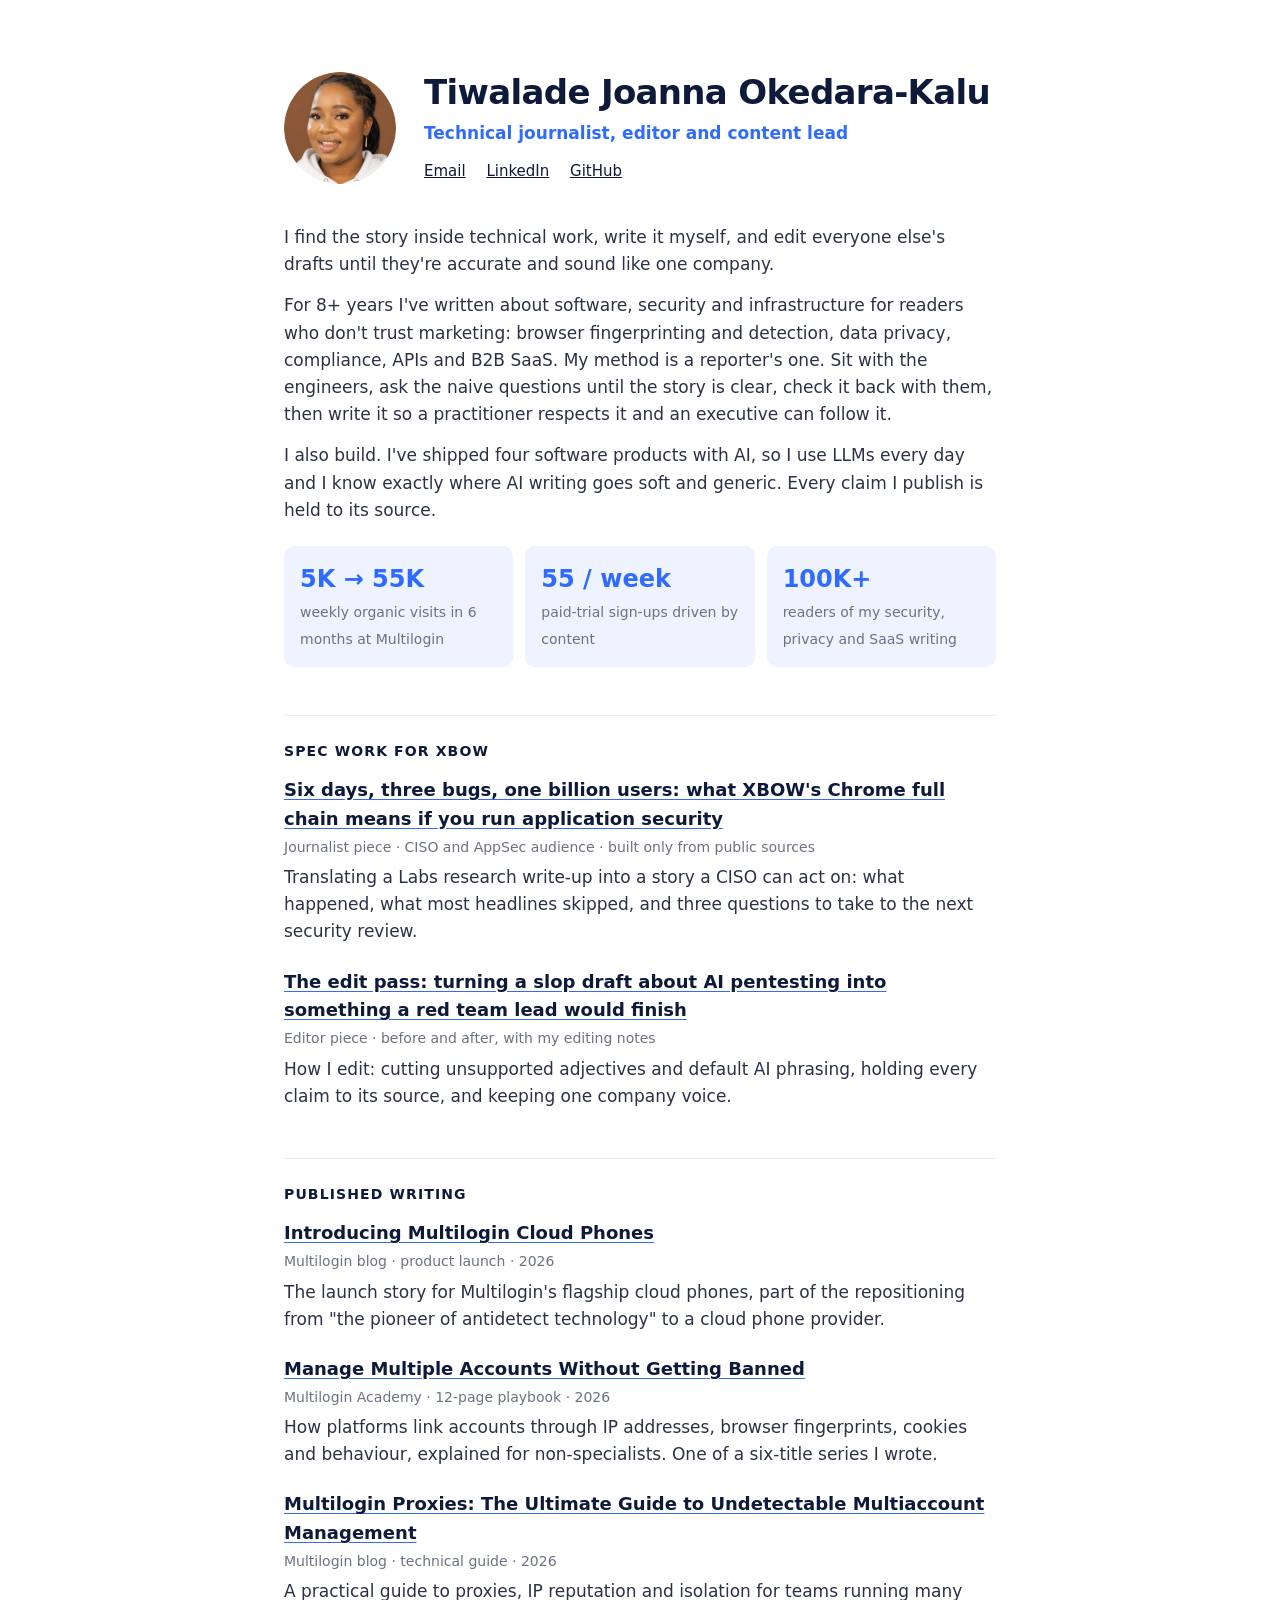
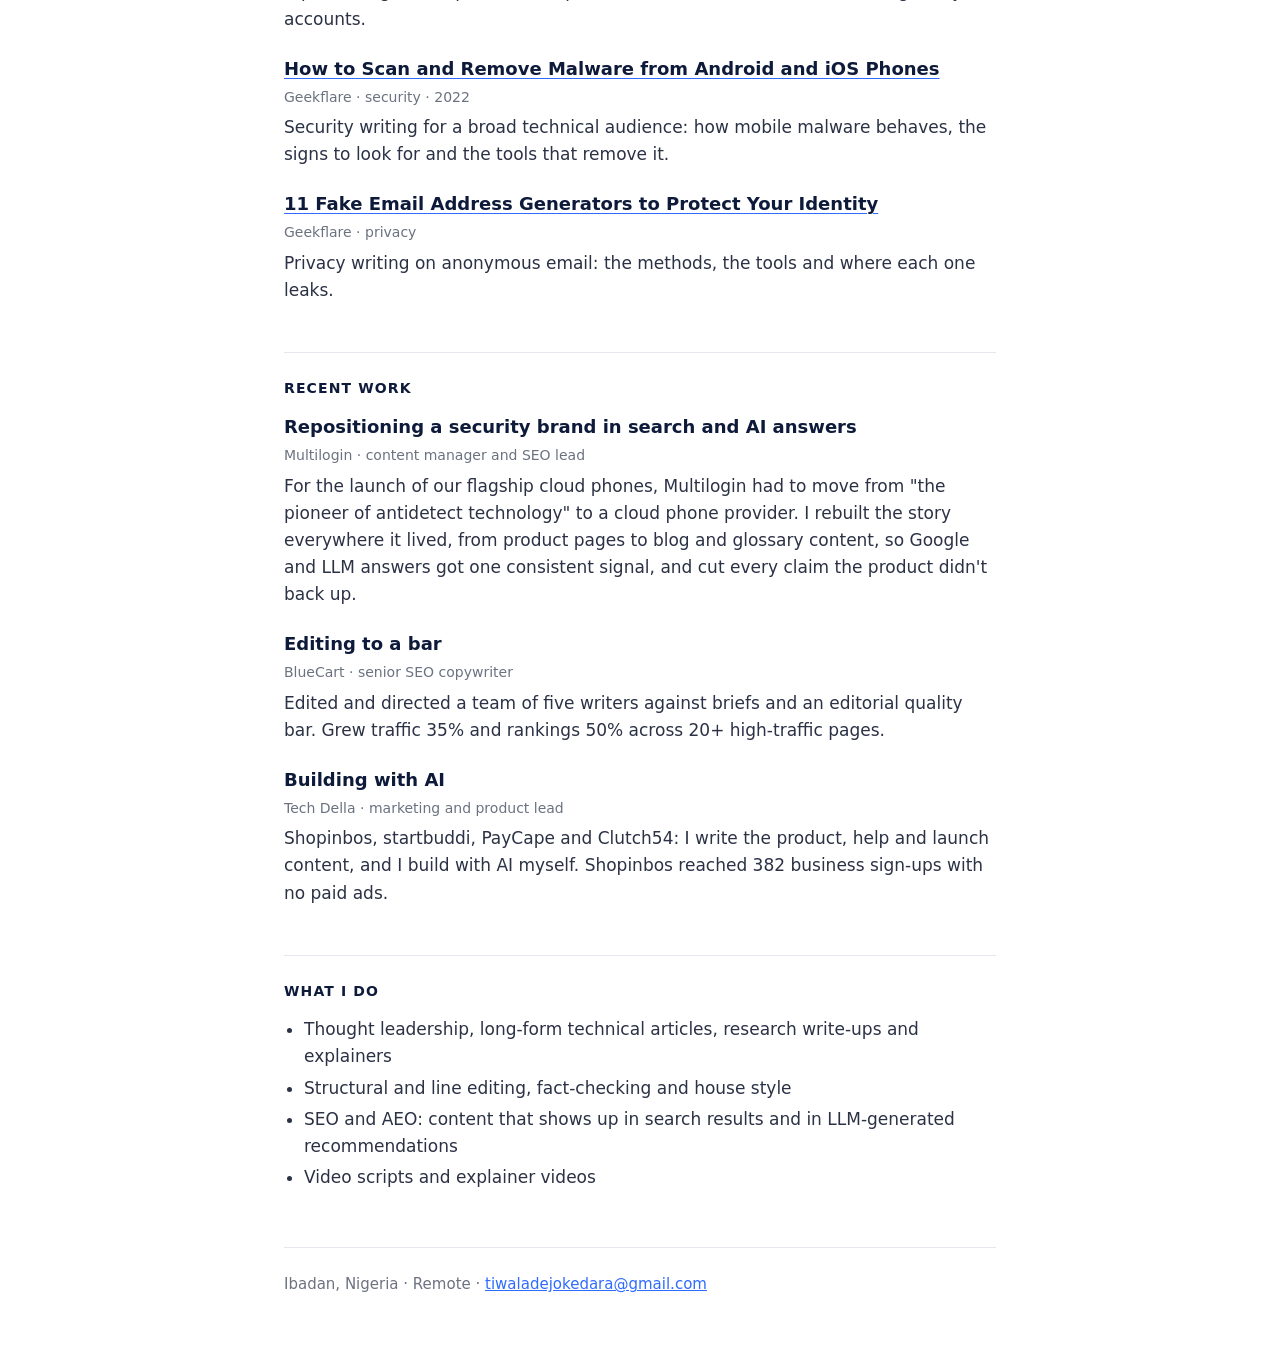
==== index.html @ 6d8aba05 "Add files via upload" ====
<!doctype html>
<html lang="en">
<head>
<meta charset="utf-8">
<meta name="viewport" content="width=device-width, initial-scale=1">
<title>Tiwalade Joanna Okedara-Kalu · Technical writer, editor and content lead</title>
<meta name="description" content="Tiwalade Joanna Okedara-Kalu: technical journalist, editor and content lead. Security, privacy and B2B SaaS writing, SEO and AEO.">
<style>
  :root { --ink:#0E1A3A; --text:#2b3245; --muted:#6b7280; --line:#e5e8ef; --accent:#2F6BFF; --soft:#EEF3FF; }
  * { box-sizing:border-box }
  body { margin:0; font-family: Inter, system-ui, -apple-system, "Segoe UI", sans-serif; color:var(--text); background:#fff; line-height:1.6; font-size:17px }
  .wrap { max-width:760px; margin:0 auto; padding:0 24px }
  header { padding:72px 0 40px; display:flex; gap:28px; align-items:center }
  header img { width:112px; height:112px; border-radius:50%; object-fit:cover; flex:none }
  h1 { margin:0; color:var(--ink); font-size:34px; line-height:1.15; letter-spacing:-.02em }
  .role { margin:8px 0 0; color:var(--accent); font-weight:600 }
  .links { margin-top:12px; font-size:15px }
  .links a { color:var(--ink); margin-right:16px }
  h2 { color:var(--ink); font-size:14px; letter-spacing:.08em; text-transform:uppercase; margin:48px 0 14px; padding-top:24px; border-top:1px solid var(--line) }
  p { margin:0 0 14px }
  .stats { display:grid; grid-template-columns:repeat(3,1fr); gap:12px; margin:22px 0 4px }
  .stat { background:var(--soft); border-radius:10px; padding:14px 16px }
  .stat b { display:block; color:var(--accent); font-size:24px }
  .stat span { font-size:14px; color:var(--muted) }
  .item { margin:0 0 22px }
  .item h3 { margin:0; font-size:18px; color:var(--ink) }
  .item h3 a { color:var(--ink); text-decoration-color:var(--accent); text-underline-offset:3px }
  .meta { font-size:14px; color:var(--muted); margin:2px 0 6px }
  ul { padding-left:20px; margin:0 0 14px } li { margin:4px 0 }
  footer { margin:56px 0 64px; padding-top:24px; border-top:1px solid var(--line); font-size:15px; color:var(--muted) }
  a { color:var(--accent) }
  @media (max-width:600px) { header { flex-direction:column; align-items:flex-start; padding-top:48px } .stats { grid-template-columns:1fr } h1 { font-size:28px } }
</style>
</head>
<body>
<div class="wrap">

<header>
  <img src="photo.png" alt="Tiwalade Joanna Okedara-Kalu">
  <div>
    <h1>Tiwalade Joanna Okedara-Kalu</h1>
    <p class="role">Technical journalist, editor and content lead</p>
    <div class="links">
      <a href="mailto:tiwaladejokedara@gmail.com">Email</a>
      <a href="https://www.linkedin.com/in/tiwalade-joanna-okedara-kalu/">LinkedIn</a>
      <a href="https://github.com/Techdella">GitHub</a>
    </div>
  </div>
</header>

<section>
  <p>I find the story inside technical work, write it myself, and edit everyone else's drafts until they're accurate and sound like one company.</p>
  <p>For 8+ years I've written about software, security and infrastructure for readers who don't trust marketing: browser fingerprinting and detection, data privacy, compliance, APIs and B2B SaaS. My method is a reporter's one. Sit with the engineers, ask the naive questions until the story is clear, check it back with them, then write it so a practitioner respects it and an executive can follow it.</p>
  <p>I also build. I've shipped four software products with AI, so I use LLMs every day and I know exactly where AI writing goes soft and generic. Every claim I publish is held to its source.</p>
  <div class="stats">
    <div class="stat"><b>5K → 55K</b><span>weekly organic visits in 6 months at Multilogin</span></div>
    <div class="stat"><b>55 / week</b><span>paid-trial sign-ups driven by content</span></div>
    <div class="stat"><b>100K+</b><span>readers of my security, privacy and SaaS writing</span></div>
  </div>
</section>

<h2>Spec work for XBOW</h2>

<div class="item">
  <h3><a href="six-days.html">Six days, three bugs, one billion users: what XBOW's Chrome full chain means if you run application security</a></h3>
  <div class="meta">Journalist piece · CISO and AppSec audience · built only from public sources</div>
  <p>Translating a Labs research write-up into a story a CISO can act on: what happened, what most headlines skipped, and three questions to take to the next security review.</p>
</div>

<div class="item">
  <h3><a href="edit-pass.html">The edit pass: turning a slop draft about AI pentesting into something a red team lead would finish</a></h3>
  <div class="meta">Editor piece · before and after, with my editing notes</div>
  <p>How I edit: cutting unsupported adjectives and default AI phrasing, holding every claim to its source, and keeping one company voice.</p>
</div>

<h2>Published writing</h2>

<div class="item">
  <h3><a href="https://multilogin.com/blog/multilogin-x-is-here">Introducing Multilogin Cloud Phones</a></h3>
  <div class="meta">Multilogin blog · product launch · 2026</div>
  <p>The launch story for Multilogin's flagship cloud phones, part of the repositioning from "the pioneer of antidetect technology" to a cloud phone provider.</p>
</div>

<div class="item">
  <h3><a href="https://multilogin.com/wp-content/uploads/2026/07/manage-multiple-accounts-multilogin-without-getting-banned.pdf">Manage Multiple Accounts Without Getting Banned</a></h3>
  <div class="meta">Multilogin Academy · 12-page playbook · 2026</div>
  <p>How platforms link accounts through IP addresses, browser fingerprints, cookies and behaviour, explained for non-specialists. One of a six-title series I wrote.</p>
</div>

<div class="item">
  <h3><a href="https://multilogin.com/blog/multilogin-proxies/">Multilogin Proxies: The Ultimate Guide to Undetectable Multiaccount Management</a></h3>
  <div class="meta">Multilogin blog · technical guide · 2026</div>
  <p>A practical guide to proxies, IP reputation and isolation for teams running many accounts.</p>
</div>

<div class="item">
  <h3><a href="https://geekflare.com/remove-malware-pc-phone/">How to Scan and Remove Malware from Android and iOS Phones</a></h3>
  <div class="meta">Geekflare · security · 2022</div>
  <p>Security writing for a broad technical audience: how mobile malware behaves, the signs to look for and the tools that remove it.</p>
</div>

<div class="item">
  <h3><a href="https://geekflare.com/protection/create-anonymous-email/">11 Fake Email Address Generators to Protect Your Identity</a></h3>
  <div class="meta">Geekflare · privacy</div>
  <p>Privacy writing on anonymous email: the methods, the tools and where each one leaks.</p>
</div>

<h2>Recent work</h2>

<div class="item">
  <h3>Repositioning a security brand in search and AI answers</h3>
  <div class="meta">Multilogin · content manager and SEO lead</div>
  <p>For the launch of our flagship cloud phones, Multilogin had to move from "the pioneer of antidetect technology" to a cloud phone provider. I rebuilt the story everywhere it lived, from product pages to blog and glossary content, so Google and LLM answers got one consistent signal, and cut every claim the product didn't back up.</p>
</div>

<div class="item">
  <h3>Editing to a bar</h3>
  <div class="meta">BlueCart · senior SEO copywriter</div>
  <p>Edited and directed a team of five writers against briefs and an editorial quality bar. Grew traffic 35% and rankings 50% across 20+ high-traffic pages.</p>
</div>

<div class="item">
  <h3>Building with AI</h3>
  <div class="meta">Tech Della · marketing and product lead</div>
  <p>Shopinbos, startbuddi, PayCape and Clutch54: I write the product, help and launch content, and I build with AI myself. Shopinbos reached 382 business sign-ups with no paid ads.</p>
</div>

<h2>What I do</h2>
<ul>
  <li>Thought leadership, long-form technical articles, research write-ups and explainers</li>
  <li>Structural and line editing, fact-checking and house style</li>
  <li>SEO and AEO: content that shows up in search results and in LLM-generated recommendations</li>
  <li>Video scripts and explainer videos</li>
</ul>

<footer>
  Ibadan, Nigeria · Remote · <a href="mailto:tiwaladejokedara@gmail.com">tiwaladejokedara@gmail.com</a>
</footer>

</div>
</body>
</html>
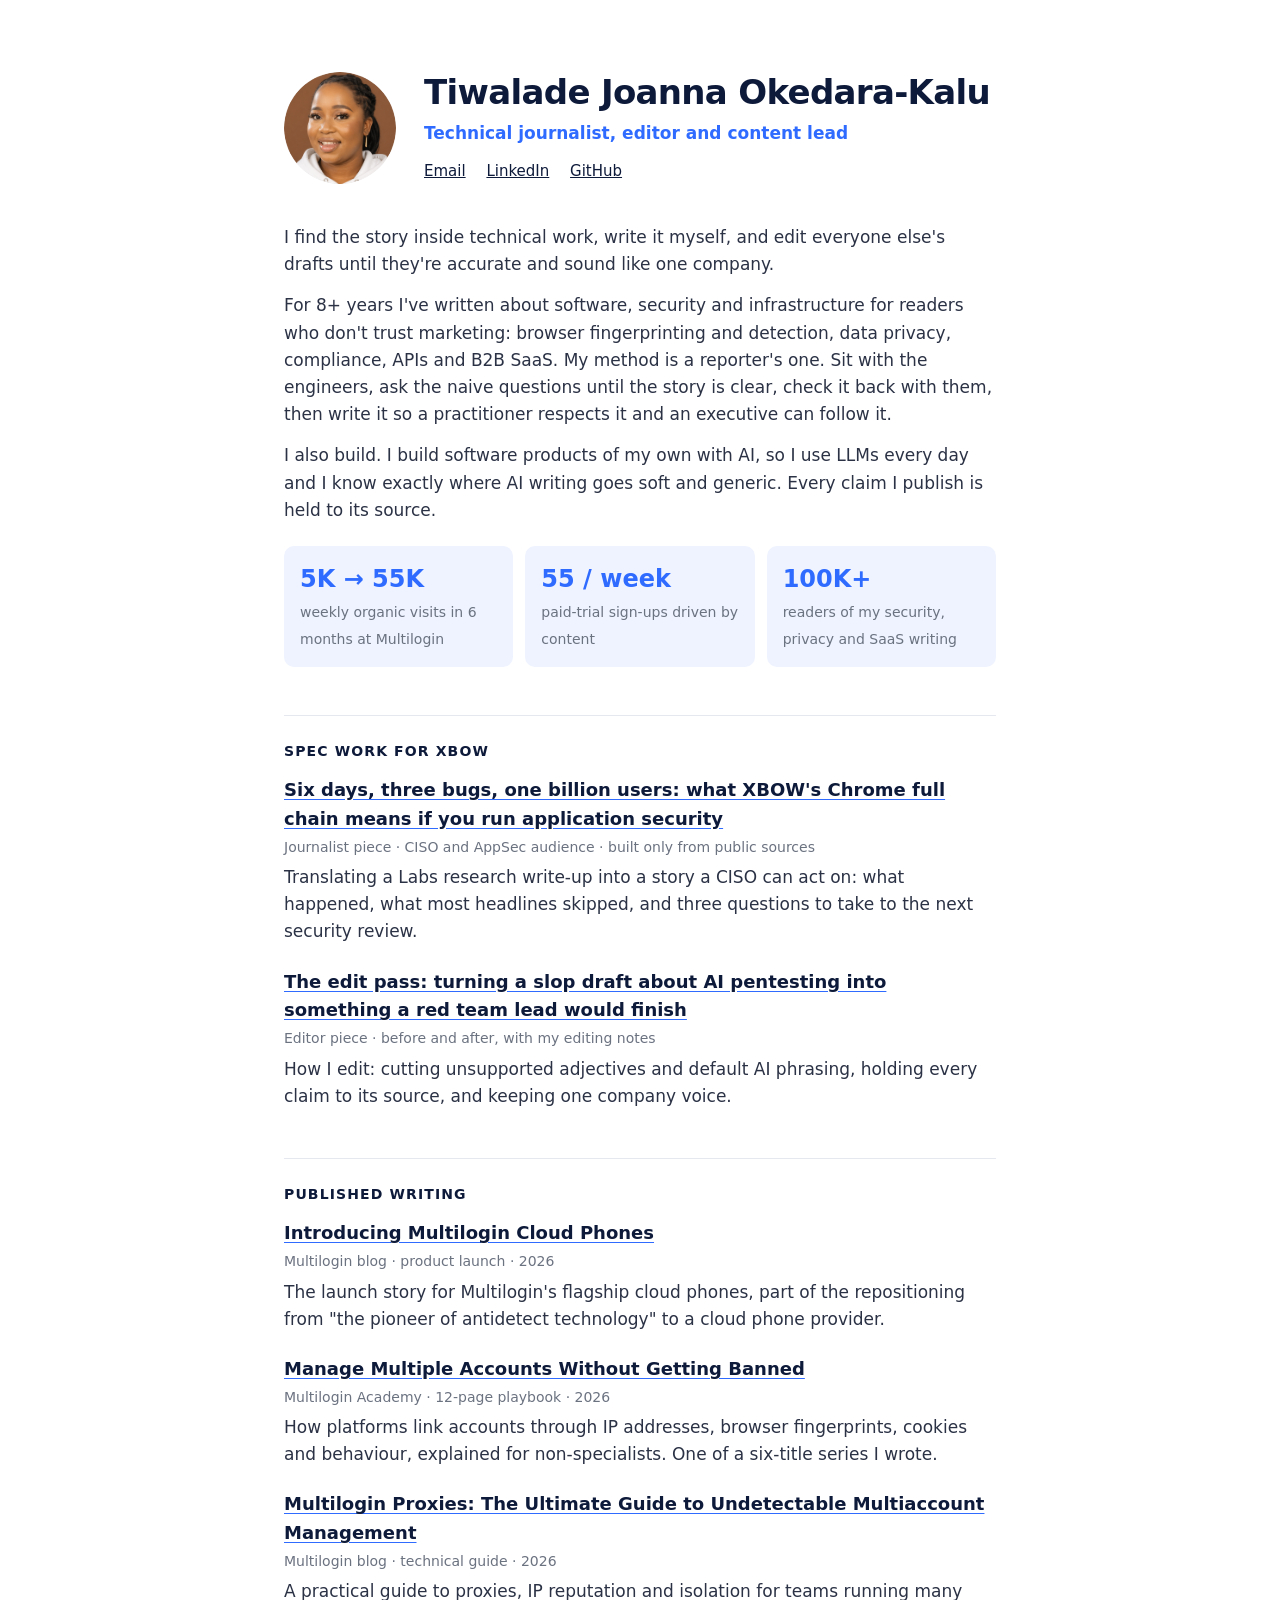
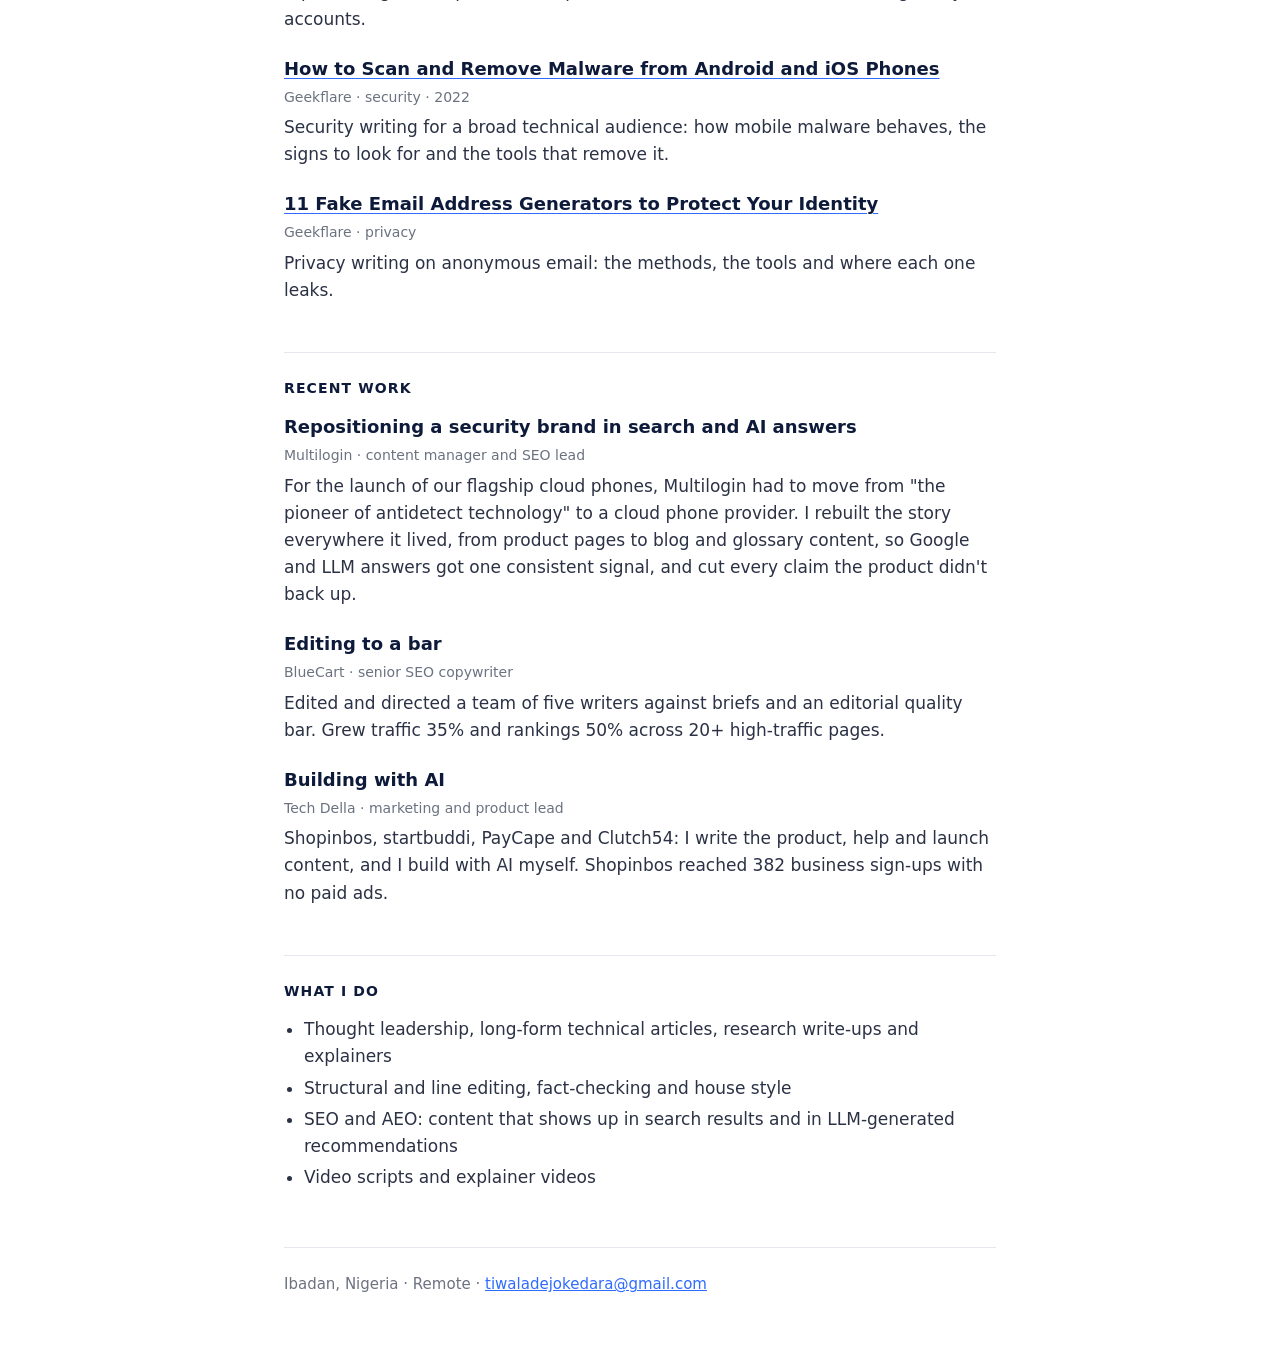
==== commit cfae19ab: "Add files via upload" ====
--- a/index.html
+++ b/index.html
@@ -43,7 +43,7 @@
     <div class="links">
       <a href="mailto:tiwaladejokedara@gmail.com">Email</a>
       <a href="https://www.linkedin.com/in/tiwalade-joanna-okedara-kalu/">LinkedIn</a>
-      <a href="https://github.com/Techdella">GitHub</a>
+      <a href="https://github.com/tiwalade-joanna-okedara">GitHub</a>
     </div>
   </div>
 </header>
@@ -51,7 +51,7 @@
 <section>
   <p>I find the story inside technical work, write it myself, and edit everyone else's drafts until they're accurate and sound like one company.</p>
   <p>For 8+ years I've written about software, security and infrastructure for readers who don't trust marketing: browser fingerprinting and detection, data privacy, compliance, APIs and B2B SaaS. My method is a reporter's one. Sit with the engineers, ask the naive questions until the story is clear, check it back with them, then write it so a practitioner respects it and an executive can follow it.</p>
-  <p>I also build. I've shipped four software products with AI, so I use LLMs every day and I know exactly where AI writing goes soft and generic. Every claim I publish is held to its source.</p>
+  <p>I also build. I build software products of my own with AI, so I use LLMs every day and I know exactly where AI writing goes soft and generic. Every claim I publish is held to its source.</p>
   <div class="stats">
     <div class="stat"><b>5K → 55K</b><span>weekly organic visits in 6 months at Multilogin</span></div>
     <div class="stat"><b>55 / week</b><span>paid-trial sign-ups driven by content</span></div>
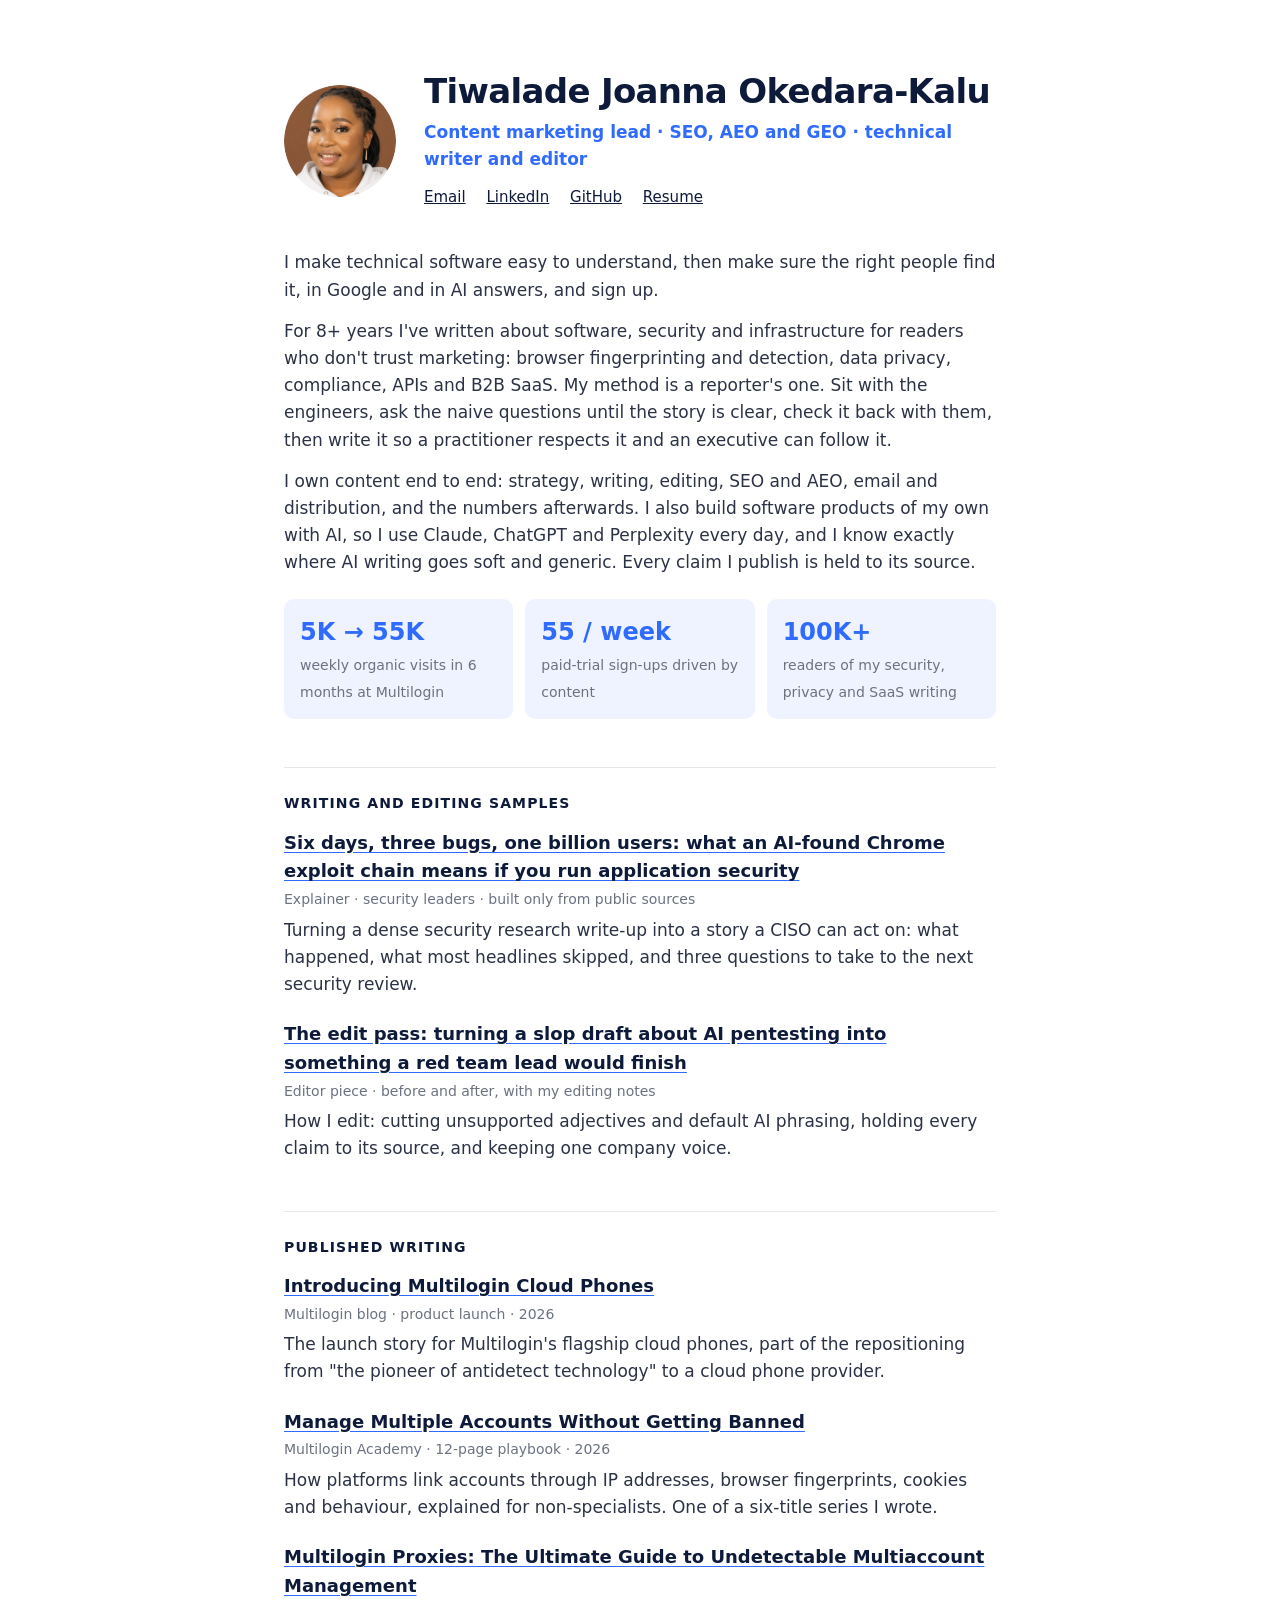
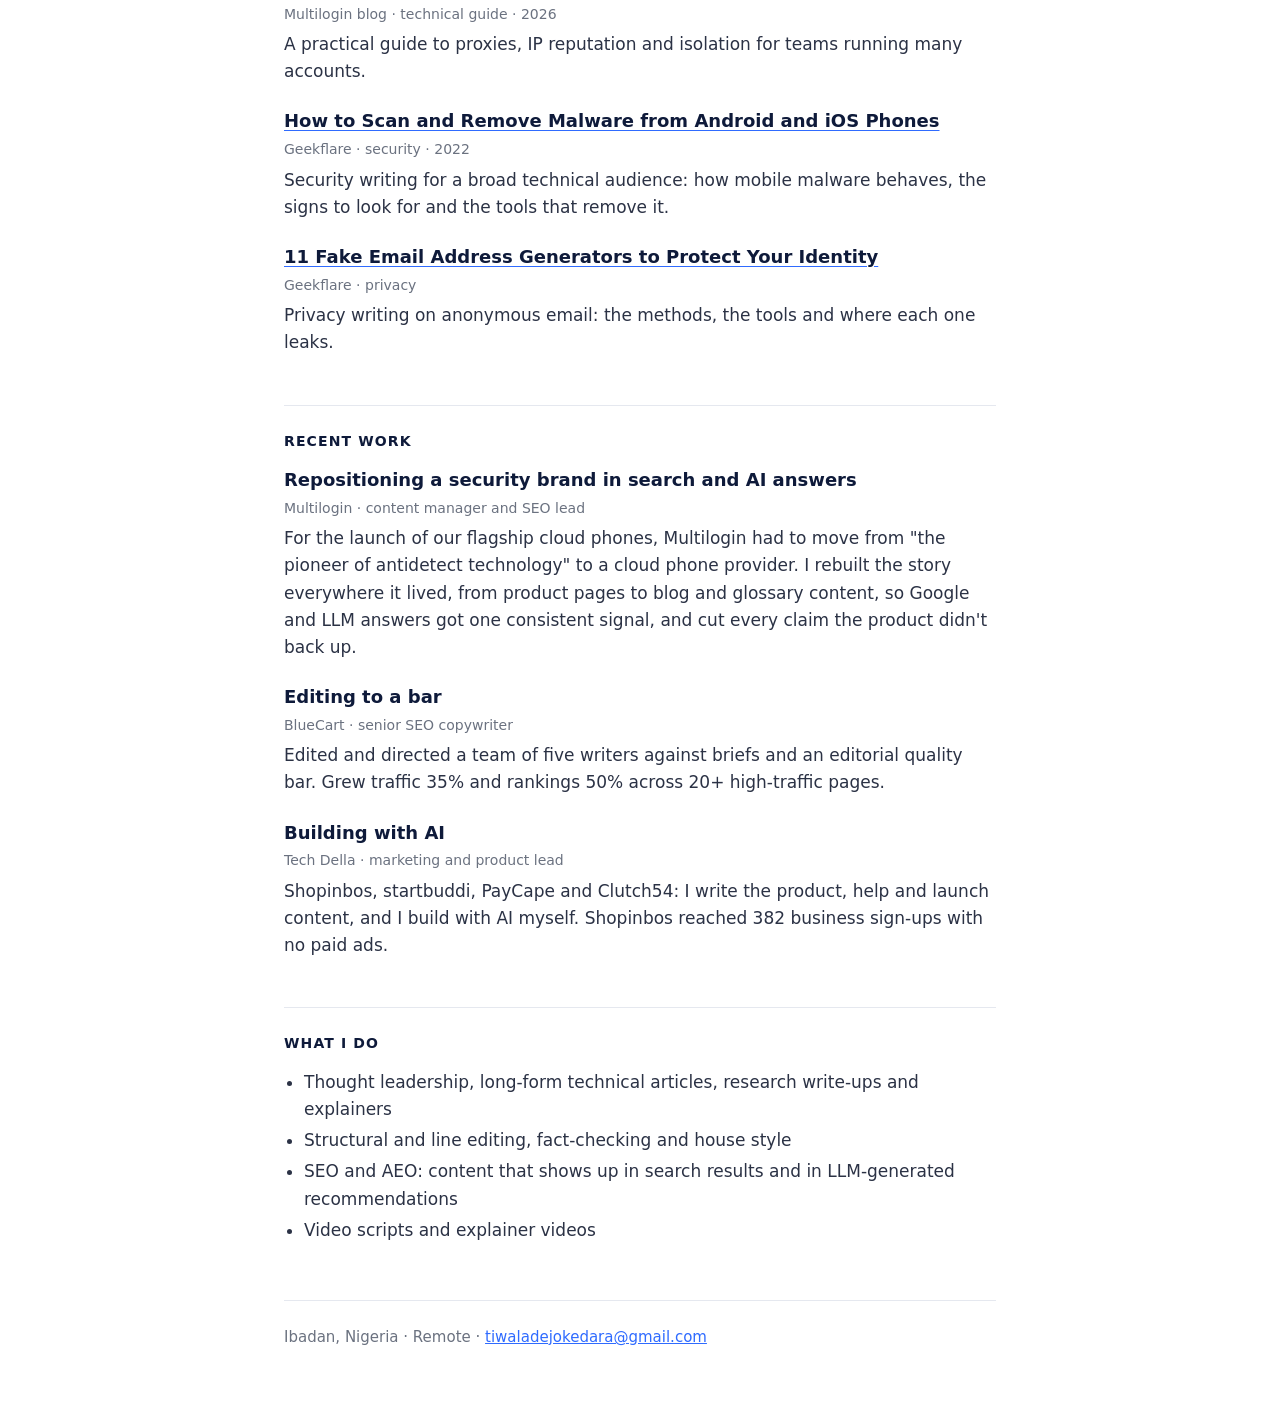
==== commit 0e6d47ac: "Add files via upload" ====
--- a/index.html
+++ b/index.html
@@ -3,7 +3,7 @@
 <head>
 <meta charset="utf-8">
 <meta name="viewport" content="width=device-width, initial-scale=1">
-<title>Tiwalade Joanna Okedara-Kalu · Technical writer, editor and content lead</title>
+<title>Tiwalade Joanna Okedara-Kalu · Content marketing lead, SEO and AEO</title>
 <meta name="description" content="Tiwalade Joanna Okedara-Kalu: technical journalist, editor and content lead. Security, privacy and B2B SaaS writing, SEO and AEO.">
 <style>
   :root { --ink:#0E1A3A; --text:#2b3245; --muted:#6b7280; --line:#e5e8ef; --accent:#2F6BFF; --soft:#EEF3FF; }
@@ -39,19 +39,20 @@
   <img src="photo.png" alt="Tiwalade Joanna Okedara-Kalu">
   <div>
     <h1>Tiwalade Joanna Okedara-Kalu</h1>
-    <p class="role">Technical journalist, editor and content lead</p>
+    <p class="role">Content marketing lead · SEO, AEO and GEO · technical writer and editor</p>
     <div class="links">
       <a href="mailto:tiwaladejokedara@gmail.com">Email</a>
       <a href="https://www.linkedin.com/in/tiwalade-joanna-okedara-kalu/">LinkedIn</a>
       <a href="https://github.com/tiwalade-joanna-okedara">GitHub</a>
+      <a href="resume-content-marketing-lead.pdf">Resume</a>
     </div>
   </div>
 </header>
 
 <section>
-  <p>I find the story inside technical work, write it myself, and edit everyone else's drafts until they're accurate and sound like one company.</p>
+  <p>I make technical software easy to understand, then make sure the right people find it, in Google and in AI answers, and sign up.</p>
   <p>For 8+ years I've written about software, security and infrastructure for readers who don't trust marketing: browser fingerprinting and detection, data privacy, compliance, APIs and B2B SaaS. My method is a reporter's one. Sit with the engineers, ask the naive questions until the story is clear, check it back with them, then write it so a practitioner respects it and an executive can follow it.</p>
-  <p>I also build. I build software products of my own with AI, so I use LLMs every day and I know exactly where AI writing goes soft and generic. Every claim I publish is held to its source.</p>
+  <p>I own content end to end: strategy, writing, editing, SEO and AEO, email and distribution, and the numbers afterwards. I also build software products of my own with AI, so I use Claude, ChatGPT and Perplexity every day, and I know exactly where AI writing goes soft and generic. Every claim I publish is held to its source.</p>
   <div class="stats">
     <div class="stat"><b>5K → 55K</b><span>weekly organic visits in 6 months at Multilogin</span></div>
     <div class="stat"><b>55 / week</b><span>paid-trial sign-ups driven by content</span></div>
@@ -59,12 +60,12 @@
   </div>
 </section>
 
-<h2>Spec work for XBOW</h2>
+<h2>Writing and editing samples</h2>
 
 <div class="item">
-  <h3><a href="six-days.html">Six days, three bugs, one billion users: what XBOW's Chrome full chain means if you run application security</a></h3>
-  <div class="meta">Journalist piece · CISO and AppSec audience · built only from public sources</div>
-  <p>Translating a Labs research write-up into a story a CISO can act on: what happened, what most headlines skipped, and three questions to take to the next security review.</p>
+  <h3><a href="six-days.html">Six days, three bugs, one billion users: what an AI-found Chrome exploit chain means if you run application security</a></h3>
+  <div class="meta">Explainer · security leaders · built only from public sources</div>
+  <p>Turning a dense security research write-up into a story a CISO can act on: what happened, what most headlines skipped, and three questions to take to the next security review.</p>
 </div>
 
 <div class="item">
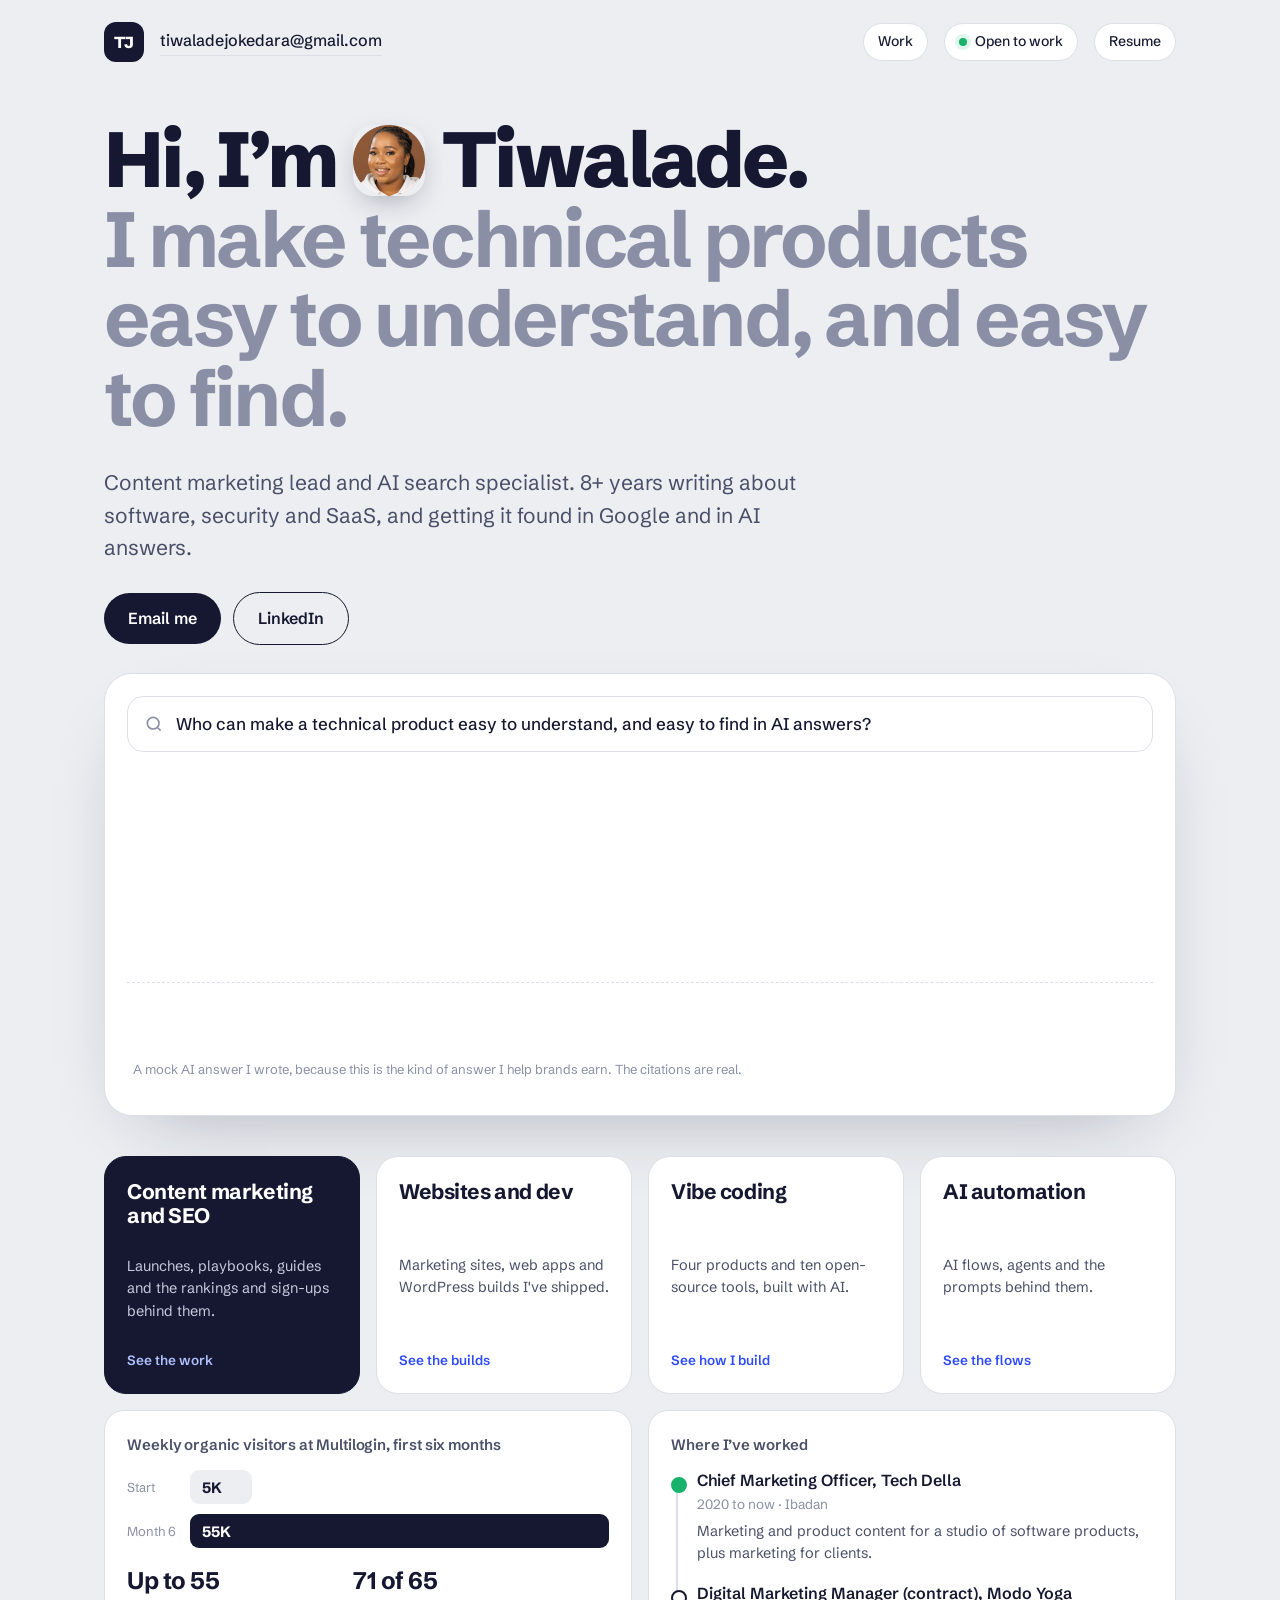
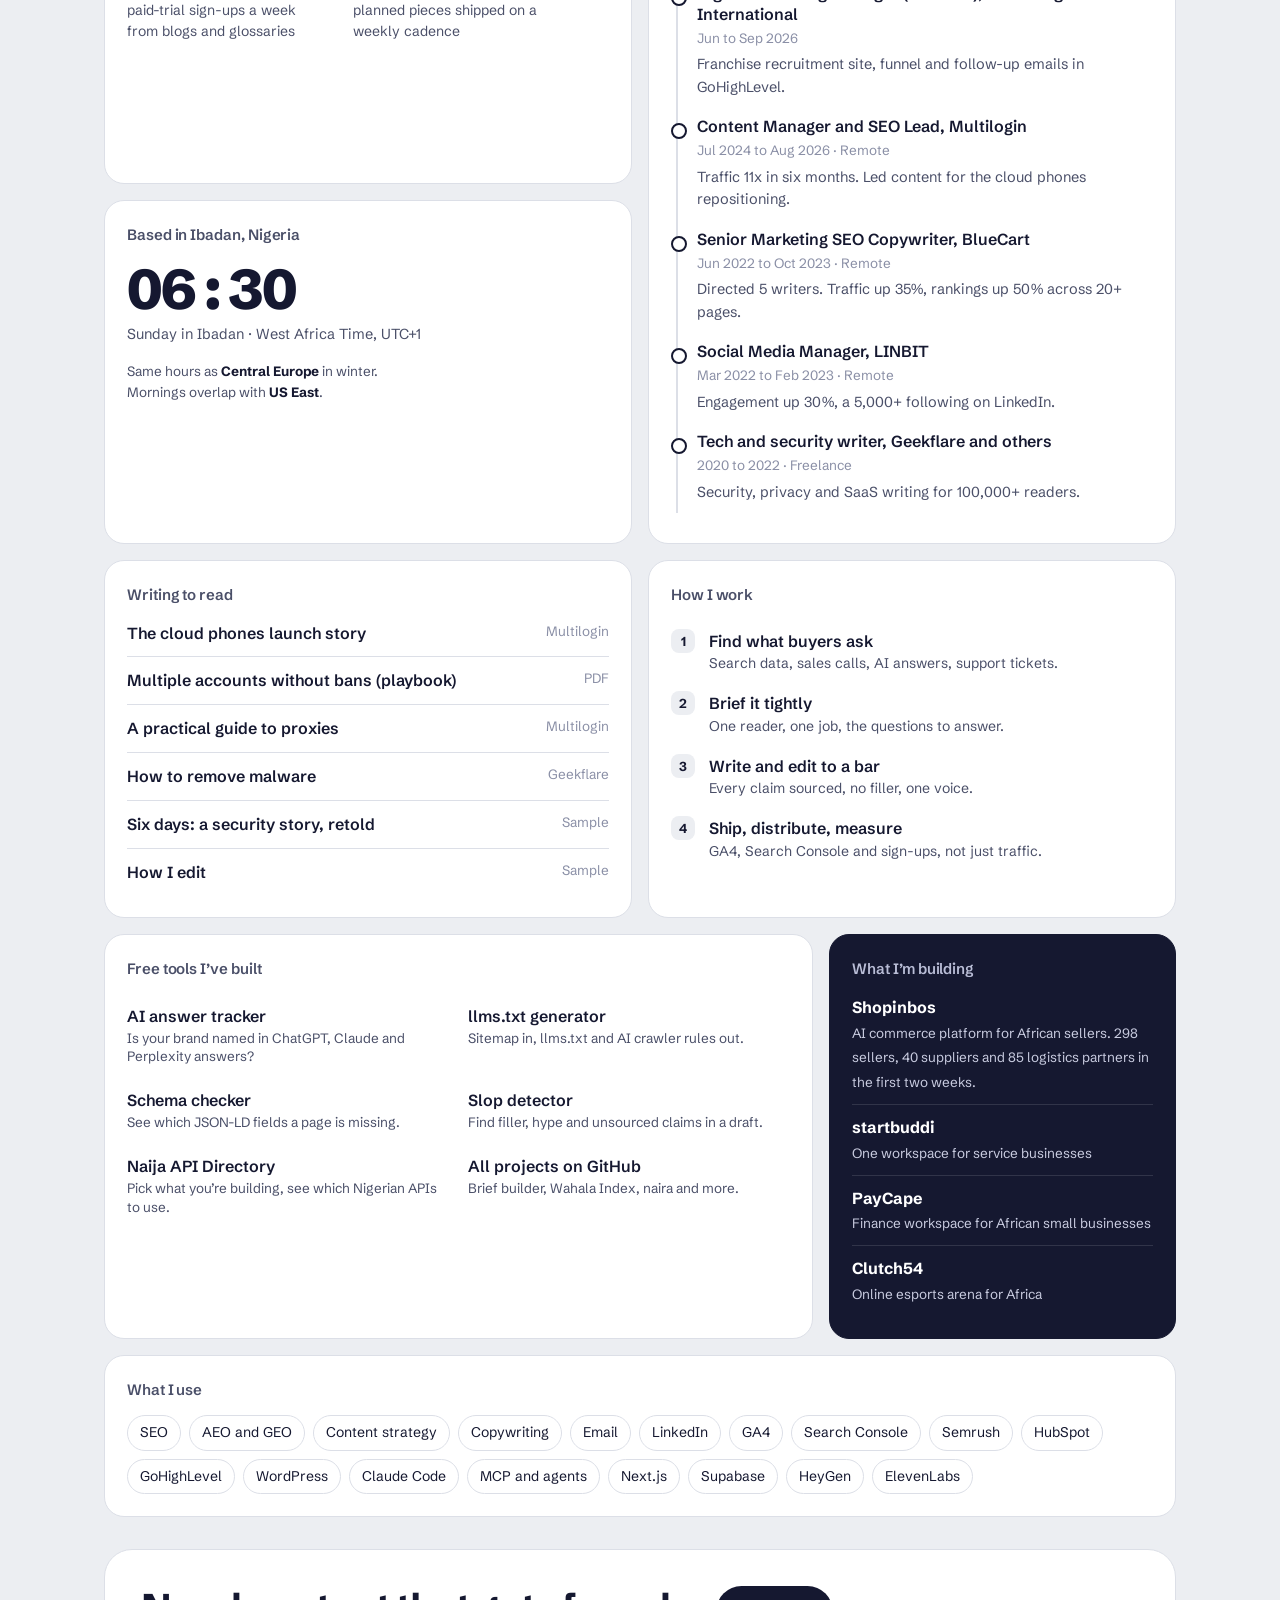
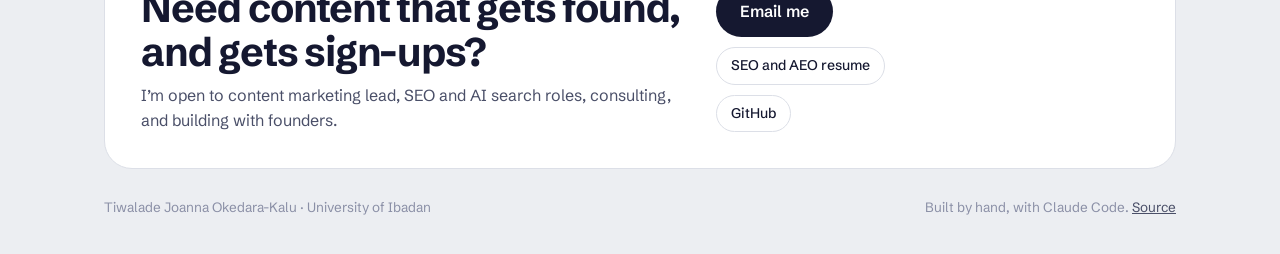
==== commit fe1c1a0b: "Add files via upload" ====
--- a/index.html
+++ b/index.html
@@ -2,142 +2,186 @@
 <html lang="en">
 <head>
 <meta charset="utf-8">
-<meta name="viewport" content="width=device-width, initial-scale=1">
-<title>Tiwalade Joanna Okedara-Kalu · Content marketing lead, SEO and AEO</title>
-<meta name="description" content="Tiwalade Joanna Okedara-Kalu: technical journalist, editor and content lead. Security, privacy and B2B SaaS writing, SEO and AEO.">
-<style>
-  :root { --ink:#0E1A3A; --text:#2b3245; --muted:#6b7280; --line:#e5e8ef; --accent:#2F6BFF; --soft:#EEF3FF; }
-  * { box-sizing:border-box }
-  body { margin:0; font-family: Inter, system-ui, -apple-system, "Segoe UI", sans-serif; color:var(--text); background:#fff; line-height:1.6; font-size:17px }
-  .wrap { max-width:760px; margin:0 auto; padding:0 24px }
-  header { padding:72px 0 40px; display:flex; gap:28px; align-items:center }
-  header img { width:112px; height:112px; border-radius:50%; object-fit:cover; flex:none }
-  h1 { margin:0; color:var(--ink); font-size:34px; line-height:1.15; letter-spacing:-.02em }
-  .role { margin:8px 0 0; color:var(--accent); font-weight:600 }
-  .links { margin-top:12px; font-size:15px }
-  .links a { color:var(--ink); margin-right:16px }
-  h2 { color:var(--ink); font-size:14px; letter-spacing:.08em; text-transform:uppercase; margin:48px 0 14px; padding-top:24px; border-top:1px solid var(--line) }
-  p { margin:0 0 14px }
-  .stats { display:grid; grid-template-columns:repeat(3,1fr); gap:12px; margin:22px 0 4px }
-  .stat { background:var(--soft); border-radius:10px; padding:14px 16px }
-  .stat b { display:block; color:var(--accent); font-size:24px }
-  .stat span { font-size:14px; color:var(--muted) }
-  .item { margin:0 0 22px }
-  .item h3 { margin:0; font-size:18px; color:var(--ink) }
-  .item h3 a { color:var(--ink); text-decoration-color:var(--accent); text-underline-offset:3px }
-  .meta { font-size:14px; color:var(--muted); margin:2px 0 6px }
-  ul { padding-left:20px; margin:0 0 14px } li { margin:4px 0 }
-  footer { margin:56px 0 64px; padding-top:24px; border-top:1px solid var(--line); font-size:15px; color:var(--muted) }
-  a { color:var(--accent) }
-  @media (max-width:600px) { header { flex-direction:column; align-items:flex-start; padding-top:48px } .stats { grid-template-columns:1fr } h1 { font-size:28px } }
-</style>
+<meta name="viewport" content="width=device-width,initial-scale=1">
+<title>Tiwalade Joanna Okedara-Kalu · Content, SEO and AI search</title>
+<meta name="description" content="Content marketing lead and AI search specialist. I make technical products easy to understand, then make sure people find them in Google and in AI answers.">
+<link rel="preconnect" href="https://fonts.googleapis.com"><link rel="preconnect" href="https://fonts.gstatic.com" crossorigin>
+<link href="https://fonts.googleapis.com/css2?family=Schibsted+Grotesk:wght@400;500;600;700;800&family=Newsreader:ital,opsz,wght@0,6..72,400;0,6..72,500;1,6..72,400&display=swap" rel="stylesheet">
+<link rel="stylesheet" href="site.css">
 </head>
 <body>
 <div class="wrap">
 
-<header>
-  <img src="photo.png" alt="Tiwalade Joanna Okedara-Kalu">
-  <div>
-    <h1>Tiwalade Joanna Okedara-Kalu</h1>
-    <p class="role">Content marketing lead · SEO, AEO and GEO · technical writer and editor</p>
-    <div class="links">
-      <a href="mailto:tiwaladejokedara@gmail.com">Email</a>
-      <a href="https://www.linkedin.com/in/tiwalade-joanna-okedara-kalu/">LinkedIn</a>
-      <a href="https://github.com/tiwalade-joanna-okedara">GitHub</a>
-      <a href="resume-content-marketing-lead.pdf">Resume</a>
-    </div>
-  </div>
+<header class="top">
+  <div class="mono-mark" aria-hidden="true">TJ</div>
+  <a class="mail" href="mailto:tiwaladejokedara@gmail.com">tiwaladejokedara@gmail.com</a>
+  <span class="spacer"></span>
+  <a class="pill" href="content.html">Work</a>
+  <span class="pill"><span class="dot"></span>Open to work</span>
+  <a class="pill" href="resume-content-marketing-lead.pdf">Resume</a>
 </header>
 
-<section>
-  <p>I make technical software easy to understand, then make sure the right people find it, in Google and in AI answers, and sign up.</p>
-  <p>For 8+ years I've written about software, security and infrastructure for readers who don't trust marketing: browser fingerprinting and detection, data privacy, compliance, APIs and B2B SaaS. My method is a reporter's one. Sit with the engineers, ask the naive questions until the story is clear, check it back with them, then write it so a practitioner respects it and an executive can follow it.</p>
-  <p>I own content end to end: strategy, writing, editing, SEO and AEO, email and distribution, and the numbers afterwards. I also build software products of my own with AI, so I use Claude, ChatGPT and Perplexity every day, and I know exactly where AI writing goes soft and generic. Every claim I publish is held to its source.</p>
-  <div class="stats">
-    <div class="stat"><b>5K → 55K</b><span>weekly organic visits in 6 months at Multilogin</span></div>
-    <div class="stat"><b>55 / week</b><span>paid-trial sign-ups driven by content</span></div>
-    <div class="stat"><b>100K+</b><span>readers of my security, privacy and SaaS writing</span></div>
+<section class="hero">
+  <h1>Hi, I’m <img class="face" src="photo.png" alt="Tiwalade smiling, in a white hoodie"> Tiwalade.<br><span class="soft">I make technical products easy to understand, and easy to find.</span></h1>
+  <p class="lede">Content marketing lead and AI search specialist. 8+ years writing about software, security and SaaS, and getting it found in Google and in AI answers.</p>
+  <div class="cta-row">
+    <a class="btn solid" href="mailto:tiwaladejokedara@gmail.com?subject=Let%27s%20talk">Email me</a>
+    <a class="btn ghost" href="https://www.linkedin.com/in/tiwalade-joanna-okedara-kalu/">LinkedIn</a>
+  </div>
+
+  <div class="answer" aria-label="A mock AI answer about Tiwalade, with real citations">
+    <div class="ask">
+      <svg width="20" height="20" viewBox="0 0 24 24" fill="none" stroke="currentColor" stroke-width="2" aria-hidden="true"><circle cx="11" cy="11" r="7"/><path d="m20 20-3.5-3.5"/></svg>
+      <span id="q"></span><span class="caret" id="caret"></span>
+    </div>
+    <div class="reply" id="reply" aria-live="polite"></div>
+    <div class="sources" id="sources">
+      <a class="src" href="#work"><b>1</b> Experience</a>
+      <a class="src" href="#proof"><b>2</b> Multilogin results</a>
+      <a class="src" href="https://multilogin.com/blog/multilogin-x-is-here"><b>3</b> Cloud phones launch</a>
+      <a class="src" href="#tools"><b>4</b> Open-source tools</a>
+    </div>
+    <p class="note">A mock AI answer I wrote, because this is the kind of answer I help brands earn. The citations are real.</p>
   </div>
 </section>
 
-<h2>Writing and editing samples</h2>
+<nav class="folios" aria-label="Portfolio folios">
+  <a class="folio dark" href="content.html"><b>Content marketing and SEO</b><span>Launches, playbooks, guides and the rankings and sign-ups behind them.</span><i>See the work</i></a>
+  <a class="folio" href="web.html"><b>Websites and dev</b><span>Marketing sites, web apps and WordPress builds I've shipped.</span><i>See the builds</i></a>
+  <a class="folio" href="vibe.html"><b>Vibe coding</b><span>Four products and ten open-source tools, built with AI.</span><i>See how I build</i></a>
+  <a class="folio" href="ai.html"><b>AI automation</b><span>AI flows, agents and the prompts behind them.</span><i>See the flows</i></a>
+</nav>
 
-<div class="item">
-  <h3><a href="six-days.html">Six days, three bugs, one billion users: what an AI-found Chrome exploit chain means if you run application security</a></h3>
-  <div class="meta">Explainer · security leaders · built only from public sources</div>
-  <p>Turning a dense security research write-up into a story a CISO can act on: what happened, what most headlines skipped, and three questions to take to the next security review.</p>
-</div>
+<main class="grid">
 
-<div class="item">
-  <h3><a href="edit-pass.html">The edit pass: turning a slop draft about AI pentesting into something a red team lead would finish</a></h3>
-  <div class="meta">Editor piece · before and after, with my editing notes</div>
-  <p>How I edit: cutting unsupported adjectives and default AI phrasing, holding every claim to its source, and keeping one company voice.</p>
-</div>
+  <article class="tile t-proof" id="proof">
+    <h2>Weekly organic visitors at Multilogin, first six months</h2>
+    <div class="bars">
+      <span>Start</span><div class="bar small">5K</div>
+      <span>Month 6</span><div class="bar big">55K</div>
+    </div>
+    <div class="proof-row">
+      <div><strong>Up to 55</strong>paid-trial sign-ups a week from blogs and glossaries</div>
+      <div><strong>71 of 65</strong>planned pieces shipped on a weekly cadence</div>
+    </div>
+  </article>
 
-<h2>Published writing</h2>
+  <article class="tile t-exp" id="work">
+    <h2>Where I’ve worked</h2>
+    <ol class="tl">
+      <li class="now"><b>Chief Marketing Officer, Tech Della</b><small>2020 to now · Ibadan</small><p>Marketing and product content for a studio of software products, plus marketing for clients.</p></li>
+      <li><b>Digital Marketing Manager (contract), Modo Yoga International</b><small>Jun to Sep 2026</small><p>Franchise recruitment site, funnel and follow-up emails in GoHighLevel.</p></li>
+      <li><b>Content Manager and SEO Lead, Multilogin</b><small>Jul 2024 to Aug 2026 · Remote</small><p>Traffic 11x in six months. Led content for the cloud phones repositioning.</p></li>
+      <li><b>Senior Marketing SEO Copywriter, BlueCart</b><small>Jun 2022 to Oct 2023 · Remote</small><p>Directed 5 writers. Traffic up 35%, rankings up 50% across 20+ pages.</p></li>
+      <li><b>Social Media Manager, LINBIT</b><small>Mar 2022 to Feb 2023 · Remote</small><p>Engagement up 30%, a 5,000+ following on LinkedIn.</p></li>
+      <li><b>Tech and security writer, Geekflare and others</b><small>2020 to 2022 · Freelance</small><p>Security, privacy and SaaS writing for 100,000+ readers.</p></li>
+    </ol>
+  </article>
 
-<div class="item">
-  <h3><a href="https://multilogin.com/blog/multilogin-x-is-here">Introducing Multilogin Cloud Phones</a></h3>
-  <div class="meta">Multilogin blog · product launch · 2026</div>
-  <p>The launch story for Multilogin's flagship cloud phones, part of the repositioning from "the pioneer of antidetect technology" to a cloud phone provider.</p>
-</div>
+  <article class="tile t-clock">
+    <h2>Based in Ibadan, Nigeria</h2>
+    <div class="clock">
+      <div><div class="time" id="time">--:--</div><p id="day">West Africa Time, UTC+1</p></div>
+      <div class="overlap">Same hours as <b>Central Europe</b> in winter.<br>Mornings overlap with <b>US East</b>.</div>
+    </div>
+  </article>
 
-<div class="item">
-  <h3><a href="https://multilogin.com/wp-content/uploads/2026/07/manage-multiple-accounts-multilogin-without-getting-banned.pdf">Manage Multiple Accounts Without Getting Banned</a></h3>
-  <div class="meta">Multilogin Academy · 12-page playbook · 2026</div>
-  <p>How platforms link accounts through IP addresses, browser fingerprints, cookies and behaviour, explained for non-specialists. One of a six-title series I wrote.</p>
-</div>
+  <article class="tile t-write">
+    <h2>Writing to read</h2>
+    <ul class="writes">
+      <li><a href="https://multilogin.com/blog/multilogin-x-is-here"><b>The cloud phones launch story</b><span>Multilogin</span></a></li>
+      <li><a href="https://multilogin.com/wp-content/uploads/2026/07/manage-multiple-accounts-multilogin-without-getting-banned.pdf"><b>Multiple accounts without bans (playbook)</b><span>PDF</span></a></li>
+      <li><a href="https://multilogin.com/blog/multilogin-proxies/"><b>A practical guide to proxies</b><span>Multilogin</span></a></li>
+      <li><a href="https://geekflare.com/remove-malware-pc-phone/"><b>How to remove malware</b><span>Geekflare</span></a></li>
+      <li><a href="six-days.html"><b>Six days: a security story, retold</b><span>Sample</span></a></li>
+      <li><a href="edit-pass.html"><b>How I edit</b><span>Sample</span></a></li>
+    </ul>
+  </article>
 
-<div class="item">
-  <h3><a href="https://multilogin.com/blog/multilogin-proxies/">Multilogin Proxies: The Ultimate Guide to Undetectable Multiaccount Management</a></h3>
-  <div class="meta">Multilogin blog · technical guide · 2026</div>
-  <p>A practical guide to proxies, IP reputation and isolation for teams running many accounts.</p>
-</div>
+  <article class="tile t-how">
+    <h2>How I work</h2>
+    <ol class="steps">
+      <li><div><b>Find what buyers ask</b><span>Search data, sales calls, AI answers, support tickets.</span></div></li>
+      <li><div><b>Brief it tightly</b><span>One reader, one job, the questions to answer.</span></div></li>
+      <li><div><b>Write and edit to a bar</b><span>Every claim sourced, no filler, one voice.</span></div></li>
+      <li><div><b>Ship, distribute, measure</b><span>GA4, Search Console and sign-ups, not just traffic.</span></div></li>
+    </ol>
+  </article>
 
-<div class="item">
-  <h3><a href="https://geekflare.com/remove-malware-pc-phone/">How to Scan and Remove Malware from Android and iOS Phones</a></h3>
-  <div class="meta">Geekflare · security · 2022</div>
-  <p>Security writing for a broad technical audience: how mobile malware behaves, the signs to look for and the tools that remove it.</p>
-</div>
+  <article class="tile t-tools" id="tools">
+    <h2>Free tools I’ve built</h2>
+    <ul class="tools">
+      <li><a href="https://tiwalade-joanna-okedara.github.io/ai-answer-tracker/"><b>AI answer tracker</b><span>Is your brand named in ChatGPT, Claude and Perplexity answers?</span></a></li>
+      <li><a href="https://tiwalade-joanna-okedara.github.io/llms-txt-generator/"><b>llms.txt generator</b><span>Sitemap in, llms.txt and AI crawler rules out.</span></a></li>
+      <li><a href="https://tiwalade-joanna-okedara.github.io/schema-checker/"><b>Schema checker</b><span>See which JSON-LD fields a page is missing.</span></a></li>
+      <li><a href="https://tiwalade-joanna-okedara.github.io/slop-detector/"><b>Slop detector</b><span>Find filler, hype and unsourced claims in a draft.</span></a></li>
+      <li><a href="https://tiwalade-joanna-okedara.github.io/naija-api-directory/"><b>Naija API Directory</b><span>Pick what you’re building, see which Nigerian APIs to use.</span></a></li>
+      <li><a href="https://github.com/tiwalade-joanna-okedara?tab=repositories"><b>All projects on GitHub</b><span>Brief builder, Wahala Index, naira and more.</span></a></li>
+    </ul>
+  </article>
 
-<div class="item">
-  <h3><a href="https://geekflare.com/protection/create-anonymous-email/">11 Fake Email Address Generators to Protect Your Identity</a></h3>
-  <div class="meta">Geekflare · privacy</div>
-  <p>Privacy writing on anonymous email: the methods, the tools and where each one leaks.</p>
-</div>
+  <article class="tile t-build">
+    <h2>What I’m building</h2>
+    <ul>
+      <li><b>Shopinbos</b><span>AI commerce platform for African sellers. 298 sellers, 40 suppliers and 85 logistics partners in the first two weeks.</span></li>
+      <li><b>startbuddi</b><span>One workspace for service businesses</span></li>
+      <li><b>PayCape</b><span>Finance workspace for African small businesses</span></li>
+      <li><b>Clutch54</b><span>Online esports arena for Africa</span></li>
+    </ul>
+  </article>
 
-<h2>Recent work</h2>
 
-<div class="item">
-  <h3>Repositioning a security brand in search and AI answers</h3>
-  <div class="meta">Multilogin · content manager and SEO lead</div>
-  <p>For the launch of our flagship cloud phones, Multilogin had to move from "the pioneer of antidetect technology" to a cloud phone provider. I rebuilt the story everywhere it lived, from product pages to blog and glossary content, so Google and LLM answers got one consistent signal, and cut every claim the product didn't back up.</p>
-</div>
+  <article class="tile t-stack">
+    <h2>What I use</h2>
+    <div class="stack">
+      <span>SEO</span><span>AEO and GEO</span><span>Content strategy</span><span>Copywriting</span><span>Email</span><span>LinkedIn</span>
+      <span>GA4</span><span>Search Console</span><span>Semrush</span><span>HubSpot</span><span>GoHighLevel</span><span>WordPress</span>
+      <span>Claude Code</span><span>MCP and agents</span><span>Next.js</span><span>Supabase</span><span>HeyGen</span><span>ElevenLabs</span>
+    </div>
+  </article>
 
-<div class="item">
-  <h3>Editing to a bar</h3>
-  <div class="meta">BlueCart · senior SEO copywriter</div>
-  <p>Edited and directed a team of five writers against briefs and an editorial quality bar. Grew traffic 35% and rankings 50% across 20+ high-traffic pages.</p>
-</div>
+</main>
 
-<div class="item">
-  <h3>Building with AI</h3>
-  <div class="meta">Tech Della · marketing and product lead</div>
-  <p>Shopinbos, startbuddi, PayCape and Clutch54: I write the product, help and launch content, and I build with AI myself. Shopinbos reached 382 business sign-ups with no paid ads.</p>
-</div>
-
-<h2>What I do</h2>
-<ul>
-  <li>Thought leadership, long-form technical articles, research write-ups and explainers</li>
-  <li>Structural and line editing, fact-checking and house style</li>
-  <li>SEO and AEO: content that shows up in search results and in LLM-generated recommendations</li>
-  <li>Video scripts and explainer videos</li>
-</ul>
+<section class="contact">
+  <div>
+    <h2>Need content that gets found, and gets sign-ups?</h2>
+    <p>I’m open to content marketing lead, SEO and AI search roles, consulting, and building with founders.</p>
+  </div>
+  <div class="links">
+    <a class="btn solid" href="mailto:tiwaladejokedara@gmail.com?subject=Let%27s%20talk">Email me</a>
+    <a class="pill" href="resume-seo-aeo-lead.pdf">SEO and AEO resume</a>
+    <a class="pill" href="https://github.com/tiwalade-joanna-okedara">GitHub</a>
+  </div>
+</section>
 
 <footer>
-  Ibadan, Nigeria · Remote · <a href="mailto:tiwaladejokedara@gmail.com">tiwaladejokedara@gmail.com</a>
+  <span>Tiwalade Joanna Okedara-Kalu · University of Ibadan</span>
+  <span>Built by hand, with Claude Code. <a href="https://github.com/tiwalade-joanna-okedara/tiwalade-joanna-okedara.github.io">Source</a></span>
 </footer>
 
 </div>
+<script>
+(function(){
+  var Q="Who can make a technical product easy to understand, and easy to find in AI answers?";
+  var A=[
+    ["Tiwalade Joanna Okedara-Kalu is a content marketing lead and AI search specialist based in Ibadan, Nigeria.","1","#work"],
+    [" At Multilogin she grew organic traffic from 5,000 to 55,000 weekly visitors in six months,","2","#proof"],
+    [" and led content for the cloud phones repositioning, including how Google and AI answers describe the brand.","3","https://multilogin.com/blog/multilogin-x-is-here"],
+    [" She also builds free SEO and AI search tools.","4","#tools"]
+  ];
+  var q=document.getElementById('q'),r=document.getElementById('reply'),caret=document.getElementById('caret'),srcs=document.querySelectorAll('.src');
+  function cite(n,h){return '<sup><a href="'+h+'" aria-label="Source '+n+'">'+n+'</a></sup>';}
+  function finish(){q.textContent=Q;r.innerHTML=A.map(function(p){return p[0]+cite(p[1],p[2]);}).join('');srcs.forEach(function(s){s.classList.add('on')});caret.style.display='none';}
+  if(window.matchMedia('(prefers-reduced-motion: reduce)').matches){finish();}
+  else{
+    var i=0;(function typeQ(){q.textContent=Q.slice(0,++i);if(i<Q.length)setTimeout(typeQ,28);else{caret.style.display='none';setTimeout(streamA,350);}})();
+    function streamA(){var p=0,c=0,html='';(function step(){var part=A[p][0];c+=3;r.innerHTML=html+part.slice(0,c);if(c>=part.length){html+=part+cite(A[p][1],A[p][2]);r.innerHTML=html;srcs[p].classList.add('on');p++;c=0;if(p>=A.length)return;}setTimeout(step,18);})();}
+  }
+  var t=document.getElementById('time'),d=document.getElementById('day');
+  function tick(){var now=new Date();t.textContent=new Intl.DateTimeFormat('en-GB',{hour:'2-digit',minute:'2-digit',timeZone:'Africa/Lagos'}).format(now);
+    d.textContent=new Intl.DateTimeFormat('en-GB',{weekday:'long',timeZone:'Africa/Lagos'}).format(now)+' in Ibadan · West Africa Time, UTC+1';}
+  tick();setInterval(tick,20000);
+})();
+</script>
 </body>
 </html>
--- a/site.css
+++ b/site.css
@@ -0,0 +1,196 @@
+:root{
+  --mist:#ECEEF2; --paper:#FFFFFF; --ink:#151830; --ink-2:#4A4F68; --ink-3:#8A8FA6;
+  --line:#DCDFE7; --link:#2F4BFF; --mark:#FFE58A; --live:#18B26B;
+  --sans:'Schibsted Grotesk',system-ui,sans-serif; --serif:'Newsreader',Georgia,serif;
+}
+*{box-sizing:border-box}
+html{scroll-behavior:smooth}
+body{margin:0;background:var(--mist);color:var(--ink);font:16px/1.55 var(--sans);-webkit-font-smoothing:antialiased}
+a{color:inherit}
+a:focus-visible,button:focus-visible{outline:2px solid var(--link);outline-offset:3px;border-radius:6px}
+.wrap{max-width:1120px;margin:0 auto;padding:0 24px}
+
+/* top bar */
+.top{display:flex;align-items:center;gap:16px;padding:22px 0}
+.mono-mark{width:40px;height:40px;border-radius:12px;background:var(--ink);color:#fff;display:grid;place-items:center;font-weight:800;letter-spacing:-.04em}
+.top a.mail{font-weight:500;text-decoration:none;border-bottom:1.5px solid var(--line);padding-bottom:2px}
+.top a.mail:hover{border-color:var(--ink)}
+.top .spacer{flex:1}
+.pill{display:inline-flex;align-items:center;gap:8px;border:1px solid var(--line);background:var(--paper);border-radius:999px;padding:7px 14px;font-size:14px;font-weight:500;text-decoration:none;white-space:nowrap}
+.dot{width:8px;height:8px;border-radius:50%;background:var(--live);box-shadow:0 0 0 4px #18b26b22}
+.btn{display:inline-flex;align-items:center;justify-content:center;border-radius:999px;padding:13px 24px;font-weight:600;text-decoration:none;font-size:16px}
+.btn.solid{background:var(--ink);color:#fff}
+.btn.solid:hover{background:#2a2f55}
+.btn.ghost{border:1.5px solid var(--ink)}
+
+/* hero */
+.hero{display:grid;grid-template-columns:1fr;gap:28px;padding:36px 0 40px}
+h1{font-size:clamp(40px,6.4vw,78px);line-height:1.02;letter-spacing:-.035em;margin:0;font-weight:800}
+h1 .face{display:inline-block;width:.92em;height:.92em;border-radius:.26em;vertical-align:-.12em;object-fit:cover;margin:0 .06em;box-shadow:0 10px 30px -10px #15183066}
+h1 .soft{color:var(--ink-3);font-weight:700}
+.lede{font-size:clamp(18px,2vw,21px);color:var(--ink-2);max-width:56ch;margin:0}
+.cta-row{display:flex;flex-wrap:wrap;gap:12px;align-items:center}
+
+/* the answer panel: the one bold thing */
+.answer{background:var(--paper);border-radius:28px;padding:22px;box-shadow:0 30px 80px -40px #15183055;border:1px solid var(--line)}
+.ask{display:flex;align-items:center;gap:12px;border:1.5px solid var(--line);border-radius:16px;padding:14px 16px;font-size:17px;font-weight:500;min-height:56px}
+.ask svg{flex:0 0 auto;color:var(--ink-3)}
+.caret{display:inline-block;width:2px;height:1.1em;background:var(--link);vertical-align:-.15em;margin-left:2px;animation:blink 1s steps(1) infinite}
+@keyframes blink{50%{opacity:0}}
+.reply{font-family:var(--serif);font-size:clamp(19px,2.2vw,23px);line-height:1.6;padding:20px 6px 6px;max-width:68ch;min-height:9.5em}
+.reply sup a{font-family:var(--sans);font-size:12px;font-weight:600;text-decoration:none;background:#2f4bff14;color:var(--link);border-radius:6px;padding:1px 6px;margin-left:2px}
+.reply sup a:hover{background:var(--link);color:#fff}
+.sources{display:flex;flex-wrap:wrap;gap:8px;padding:14px 6px 2px;border-top:1px dashed var(--line);margin-top:12px}
+.src{display:flex;gap:8px;align-items:center;font-size:13.5px;text-decoration:none;border:1px solid var(--line);border-radius:10px;padding:7px 11px;color:var(--ink-2);opacity:0;transform:translateY(4px);transition:opacity .3s,transform .3s}
+.src.on{opacity:1;transform:none}
+.src b{color:var(--link);font-weight:600}
+.src:hover{border-color:var(--ink)}
+.note{font-size:13px;color:var(--ink-3);padding:10px 6px 0}
+
+/* bento */
+.grid{display:grid;grid-template-columns:repeat(6,1fr);gap:16px;padding-bottom:16px}
+.tile{background:var(--paper);border:1px solid var(--line);border-radius:20px;padding:22px;position:relative;overflow:hidden}
+.tile h2{font-size:15px;font-weight:600;margin:0 0 14px;color:var(--ink-2);letter-spacing:-.005em}
+.t-proof{grid-column:span 3}
+.t-exp{grid-column:span 3;grid-row:span 2}
+.t-clock{grid-column:span 3}
+.t-tools{grid-column:span 4}
+.t-build{grid-column:span 2;background:var(--ink);color:#fff;border-color:var(--ink)}
+.t-build h2{color:#B9BDD6}
+.t-write{grid-column:span 3}
+.t-how{grid-column:span 3}
+.t-stack{grid-column:span 6}
+
+/* proof bars */
+.bars{display:grid;grid-template-columns:auto 1fr;gap:10px 14px;align-items:center;margin:4px 0 14px}
+.bars span{font-size:13px;color:var(--ink-3)}
+.bar{height:34px;border-radius:9px;background:var(--mist);display:flex;align-items:center;padding:0 12px;font-weight:700;font-size:15px}
+.bar.big{background:var(--ink);color:#fff;width:100%}
+.bar.small{width:9.1%;min-width:62px}
+.proof-big{font-size:clamp(34px,4vw,46px);font-weight:800;letter-spacing:-.03em;line-height:1}
+.proof-row{display:flex;gap:28px;flex-wrap:wrap;margin-top:6px}
+.proof-row div{font-size:14px;color:var(--ink-2);max-width:22ch}
+.proof-row strong{display:block;font-size:24px;color:var(--ink);letter-spacing:-.02em}
+
+/* timeline */
+.tl{list-style:none;margin:0;padding:0;position:relative}
+.tl:before{content:"";position:absolute;left:5px;top:8px;bottom:8px;width:2px;background:var(--line)}
+.tl li{position:relative;padding:0 0 18px 26px}
+.tl li:before{content:"";position:absolute;left:0;top:7px;width:12px;height:12px;border-radius:50%;background:var(--paper);border:2px solid var(--ink)}
+.tl li.now:before{background:var(--live);border-color:var(--live)}
+.tl b{display:block;font-weight:600;line-height:1.3}
+.tl small{color:var(--ink-3);font-size:13.5px}
+.tl p{margin:4px 0 0;font-size:14.5px;color:var(--ink-2)}
+
+/* clock */
+.clock{display:flex;align-items:flex-end;justify-content:space-between;gap:16px;flex-wrap:wrap}
+.time{font-size:clamp(40px,5vw,56px);font-weight:800;letter-spacing:-.04em;line-height:1;font-variant-numeric:tabular-nums}
+.clock p{margin:6px 0 0;color:var(--ink-2);font-size:14.5px}
+.overlap{font-size:13.5px;color:var(--ink-2)}
+.overlap b{color:var(--ink)}
+
+/* tools list */
+.tools{display:grid;grid-template-columns:1fr 1fr;gap:4px 18px;margin:0;padding:0;list-style:none}
+.tools a{display:block;text-decoration:none;padding:9px 10px;border-radius:12px;margin:0 -10px}
+.tools a:hover{background:var(--mist)}
+.tools b{font-weight:600}
+.tools span{display:block;font-size:13.5px;color:var(--ink-2);line-height:1.4}
+
+/* build */
+.t-build ul{list-style:none;margin:0;padding:0}
+.t-build li{padding:10px 0;border-top:1px solid #ffffff1f}
+.t-build li:first-child{border-top:0;padding-top:0}
+.t-build b{display:block}
+.t-build span{font-size:13.5px;color:#C9CCE0}
+
+/* writing */
+.writes{list-style:none;margin:0;padding:0}
+.writes a{display:flex;justify-content:space-between;gap:12px;text-decoration:none;padding:11px 0;border-top:1px solid var(--line)}
+.writes li:first-child a{border-top:0;padding-top:0}
+.writes b{font-weight:600}
+.writes span{color:var(--ink-3);font-size:13.5px;white-space:nowrap}
+.writes a:hover b{text-decoration:underline;text-underline-offset:3px}
+
+/* how */
+.steps{list-style:none;margin:0;padding:0;counter-reset:s}
+.steps li{counter-increment:s;display:grid;grid-template-columns:28px 1fr;gap:10px;padding:8px 0}
+.steps li:before{content:counter(s);width:24px;height:24px;border-radius:8px;background:var(--mist);display:grid;place-items:center;font-size:13px;font-weight:700}
+.steps b{font-weight:600}
+.steps span{display:block;font-size:14px;color:var(--ink-2)}
+
+.stack{display:flex;flex-wrap:wrap;gap:8px}
+.stack span{border:1px solid var(--line);border-radius:999px;padding:6px 12px;font-size:14px}
+
+/* contact */
+.contact{display:grid;grid-template-columns:1.3fr 1fr;gap:24px;align-items:center;background:var(--paper);border:1px solid var(--line);border-radius:28px;padding:36px;margin:16px 0 28px}
+.contact h2{font-size:clamp(28px,3.4vw,40px);letter-spacing:-.03em;line-height:1.08;margin:0 0 10px}
+.contact p{margin:0;color:var(--ink-2)}
+.contact .links{display:flex;flex-direction:column;gap:10px;align-items:flex-start}
+footer{color:var(--ink-3);font-size:13.5px;padding:0 0 36px;display:flex;justify-content:space-between;gap:12px;flex-wrap:wrap}
+footer a{color:var(--ink-2)}
+
+@media (max-width:900px){
+  .grid{grid-template-columns:1fr 1fr}
+  .t-proof,.t-exp,.t-clock,.t-tools,.t-build,.t-write,.t-how,.t-stack{grid-column:span 2;grid-row:auto}
+  .contact{grid-template-columns:1fr}
+}
+@media (max-width:560px){
+  .top .mail{display:none}
+  .tools{grid-template-columns:1fr}
+  .answer{padding:16px;border-radius:22px}
+  .contact{padding:24px}
+  .overlap{text-align:left}
+}
+@media (prefers-reduced-motion:reduce){.caret{animation:none}.src{transition:none}}
+
+/* folio nav + pages */
+.fnav{display:flex;flex-wrap:wrap;gap:8px;padding:4px 0 8px}
+.fnav a{border:1px solid var(--line);background:var(--paper);border-radius:999px;padding:8px 14px;font-size:14.5px;font-weight:500;text-decoration:none}
+.fnav a[aria-current=page]{background:var(--ink);color:#fff;border-color:var(--ink)}
+.folios{display:grid;grid-template-columns:repeat(4,minmax(0,1fr));gap:16px;padding:0 0 16px}
+.folio{display:flex;flex-direction:column;justify-content:space-between;gap:28px;min-height:190px;background:var(--paper);border:1px solid var(--line);border-radius:22px;padding:22px;text-decoration:none}
+.folio:hover{border-color:var(--ink)}
+.folio b{font-size:21px;letter-spacing:-.02em;line-height:1.15}
+.folio span{color:var(--ink-2);font-size:14.5px}
+.folio i{font-style:normal;font-size:13.5px;color:var(--link);font-weight:600}
+.folio.dark{background:var(--ink);color:#fff;border-color:var(--ink)}.folio.dark span{color:#C9CCE0}.folio.dark i{color:#AFC0FF}
+.phero{padding:28px 0 26px}
+.phero h1{font-size:clamp(36px,5.4vw,64px)}
+.phero .lede{margin-top:16px}
+.stats{display:flex;flex-wrap:wrap;gap:12px;margin-top:22px}
+.stat{background:var(--paper);border:1px solid var(--line);border-radius:16px;padding:14px 18px;min-width:150px}
+.stat strong{display:block;font-size:26px;letter-spacing:-.03em;line-height:1.1}
+.stat span{font-size:13.5px;color:var(--ink-2)}
+.sec{padding:20px 0}
+.sec>h2{font-size:clamp(24px,2.8vw,32px);letter-spacing:-.025em;margin:0 0 6px}
+.sec>p.sub{color:var(--ink-2);margin:0 0 16px;max-width:64ch}
+.cols{display:grid;grid-template-columns:repeat(2,minmax(0,1fr));gap:16px}
+.cols3{display:grid;grid-template-columns:repeat(3,minmax(0,1fr));gap:16px}
+.item{background:var(--paper);border:1px solid var(--line);border-radius:18px;padding:20px}
+.item h3{margin:0 0 6px;font-size:18px;letter-spacing:-.01em}
+.item p{margin:0 0 10px;color:var(--ink-2);font-size:15px}
+.item .meta{font-size:13.5px;color:var(--ink-3)}
+.item ul{margin:8px 0 0;padding-left:18px;color:var(--ink-2);font-size:15px}
+.item li{margin-bottom:4px}
+.links-list{list-style:none;margin:6px 0 0;padding:0}
+.links-list li{border-top:1px solid var(--line)}
+.links-list a{display:flex;justify-content:space-between;gap:12px;padding:10px 0;text-decoration:none}
+.links-list a b{font-weight:600}.links-list a span{color:var(--ink-3);font-size:13.5px;white-space:nowrap}
+.links-list a:hover b{text-decoration:underline;text-underline-offset:3px}
+.tags{display:flex;flex-wrap:wrap;gap:6px;margin-top:10px}
+.tags span{font-size:12.5px;border:1px solid var(--line);border-radius:999px;padding:3px 9px;color:var(--ink-2)}
+.flow{display:flex;flex-wrap:wrap;align-items:stretch;row-gap:10px;padding:6px 2px 10px}
+.step{flex:0 0 auto;min-width:150px;max-width:190px;background:var(--mist);border-radius:14px;padding:12px 14px;scroll-snap-align:start}
+.step b{display:block;font-size:14.5px}.step span{font-size:13px;color:var(--ink-2)}
+.step.ai{background:#2f4bff12;border:1px solid #2f4bff40}
+.step.human{background:#ffe58a55;border:1px solid #e9c54a}
+.arrow{flex:0 0 28px;display:grid;place-items:center;color:var(--ink-3)}
+.legend{display:flex;gap:14px;flex-wrap:wrap;font-size:13px;color:var(--ink-2);margin:4px 0 0}
+.legend i{display:inline-block;width:12px;height:12px;border-radius:4px;vertical-align:-1px;margin-right:6px}
+pre.prompt{background:var(--ink);color:#E7E9F5;border-radius:16px;padding:18px;font:13.5px/1.6 ui-monospace,SFMono-Regular,Menlo,monospace;white-space:pre-wrap;margin:10px 0 0;overflow-x:auto}
+.prompt .c{color:#9AA3D6}
+.why{font-size:14.5px;color:var(--ink-2);margin:10px 0 0}
+.next{display:flex;justify-content:space-between;gap:12px;flex-wrap:wrap;padding:8px 0 28px}
+@media (max-width:900px){.folios{grid-template-columns:repeat(2,minmax(0,1fr))}.cols3{grid-template-columns:1fr 1fr}}
+@media (max-width:620px){.folios,.cols,.cols3{grid-template-columns:1fr}}
+.item .links-list{padding-left:0;margin-top:8px}
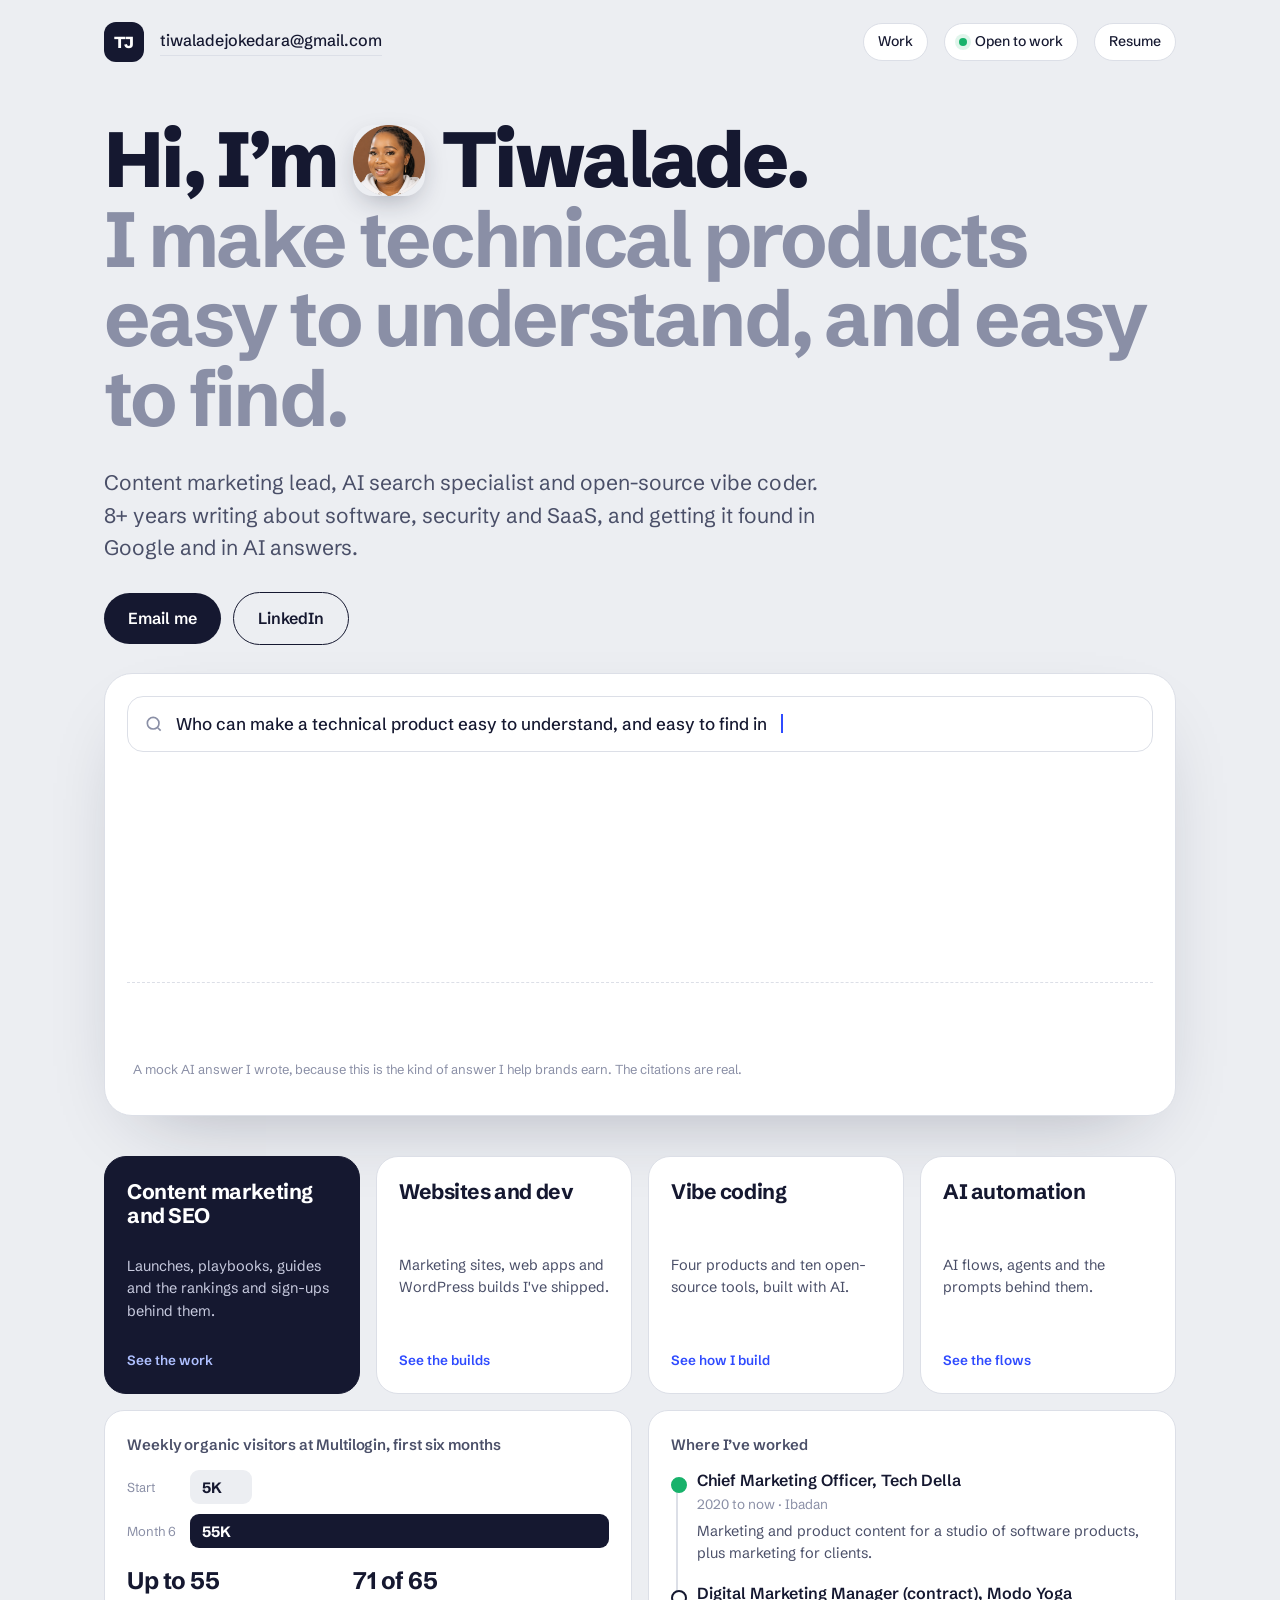
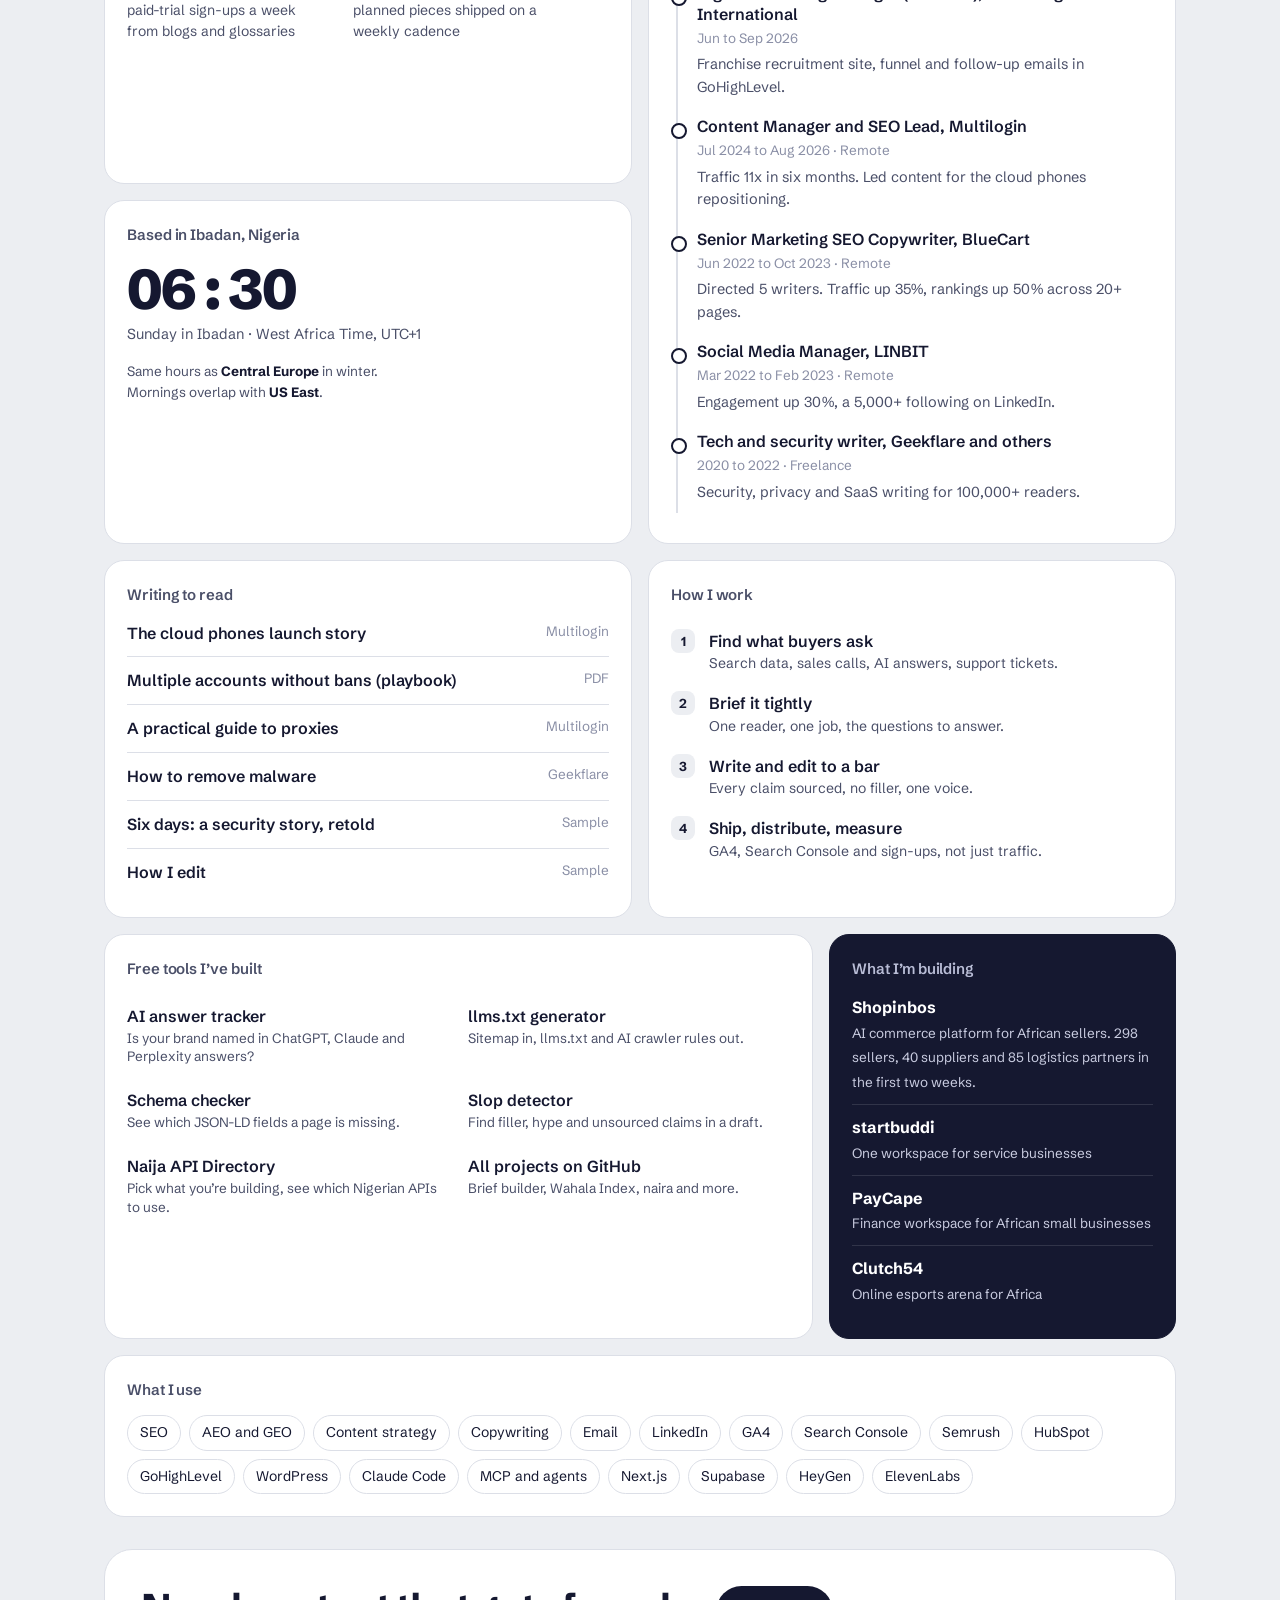
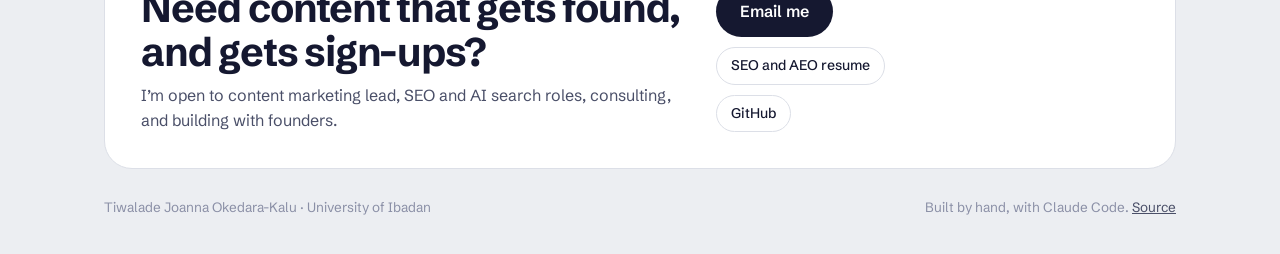
==== commit 4177b406: "Add files via upload" ====
--- a/index.html
+++ b/index.html
@@ -3,8 +3,8 @@
 <head>
 <meta charset="utf-8">
 <meta name="viewport" content="width=device-width,initial-scale=1">
-<title>Tiwalade Joanna Okedara-Kalu · Content, SEO and AI search</title>
-<meta name="description" content="Content marketing lead and AI search specialist. I make technical products easy to understand, then make sure people find them in Google and in AI answers.">
+<title>Tiwalade Joanna Okedara-Kalu · Content, SEO, AI search and open-source vibe coding</title>
+<meta name="description" content="Content marketing lead, AI search specialist and open-source vibe coder. I make technical products easy to understand, then make sure people find them in Google and in AI answers.">
 <link rel="preconnect" href="https://fonts.googleapis.com"><link rel="preconnect" href="https://fonts.gstatic.com" crossorigin>
 <link href="https://fonts.googleapis.com/css2?family=Schibsted+Grotesk:wght@400;500;600;700;800&family=Newsreader:ital,opsz,wght@0,6..72,400;0,6..72,500;1,6..72,400&display=swap" rel="stylesheet">
 <link rel="stylesheet" href="site.css">
@@ -23,7 +23,7 @@
 
 <section class="hero">
   <h1>Hi, I’m <img class="face" src="photo.png" alt="Tiwalade smiling, in a white hoodie"> Tiwalade.<br><span class="soft">I make technical products easy to understand, and easy to find.</span></h1>
-  <p class="lede">Content marketing lead and AI search specialist. 8+ years writing about software, security and SaaS, and getting it found in Google and in AI answers.</p>
+  <p class="lede">Content marketing lead, AI search specialist and open-source vibe coder. 8+ years writing about software, security and SaaS, and getting it found in Google and in AI answers.</p>
   <div class="cta-row">
     <a class="btn solid" href="mailto:tiwaladejokedara@gmail.com?subject=Let%27s%20talk">Email me</a>
     <a class="btn ghost" href="https://www.linkedin.com/in/tiwalade-joanna-okedara-kalu/">LinkedIn</a>
